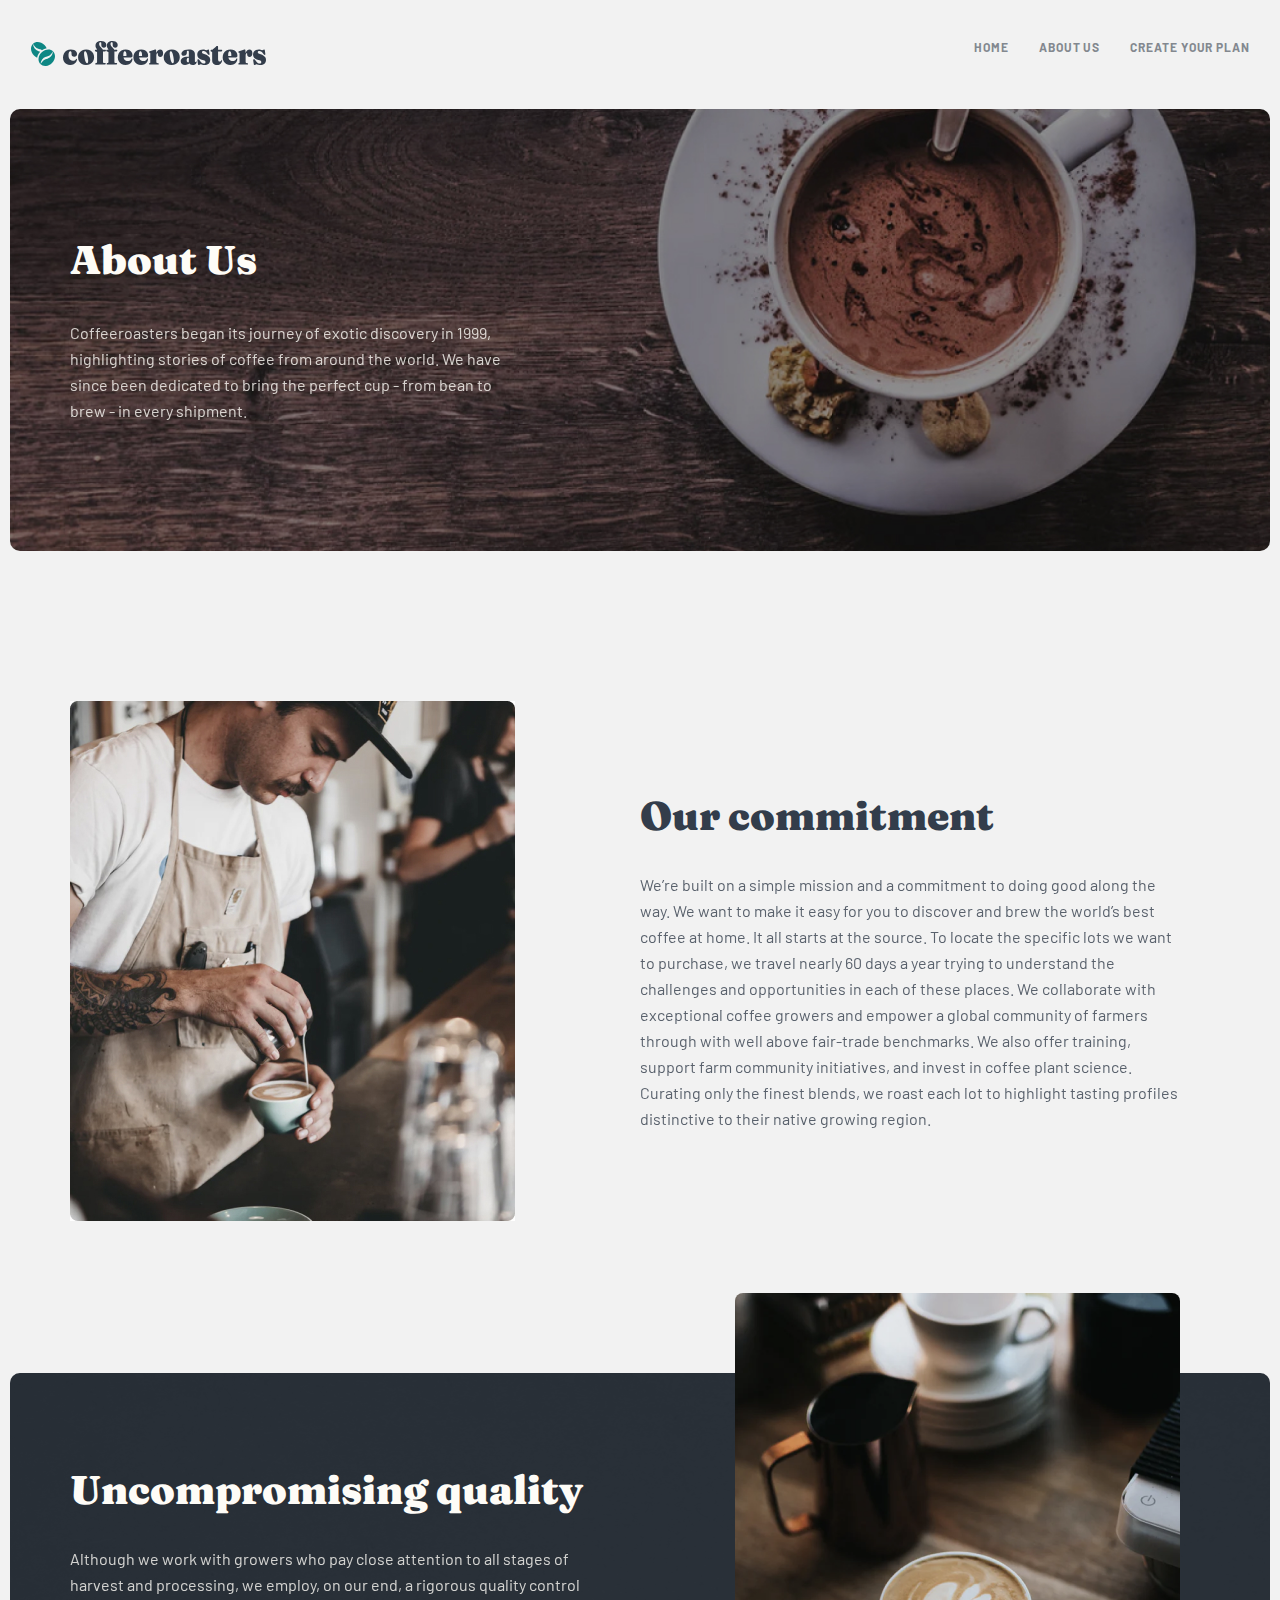
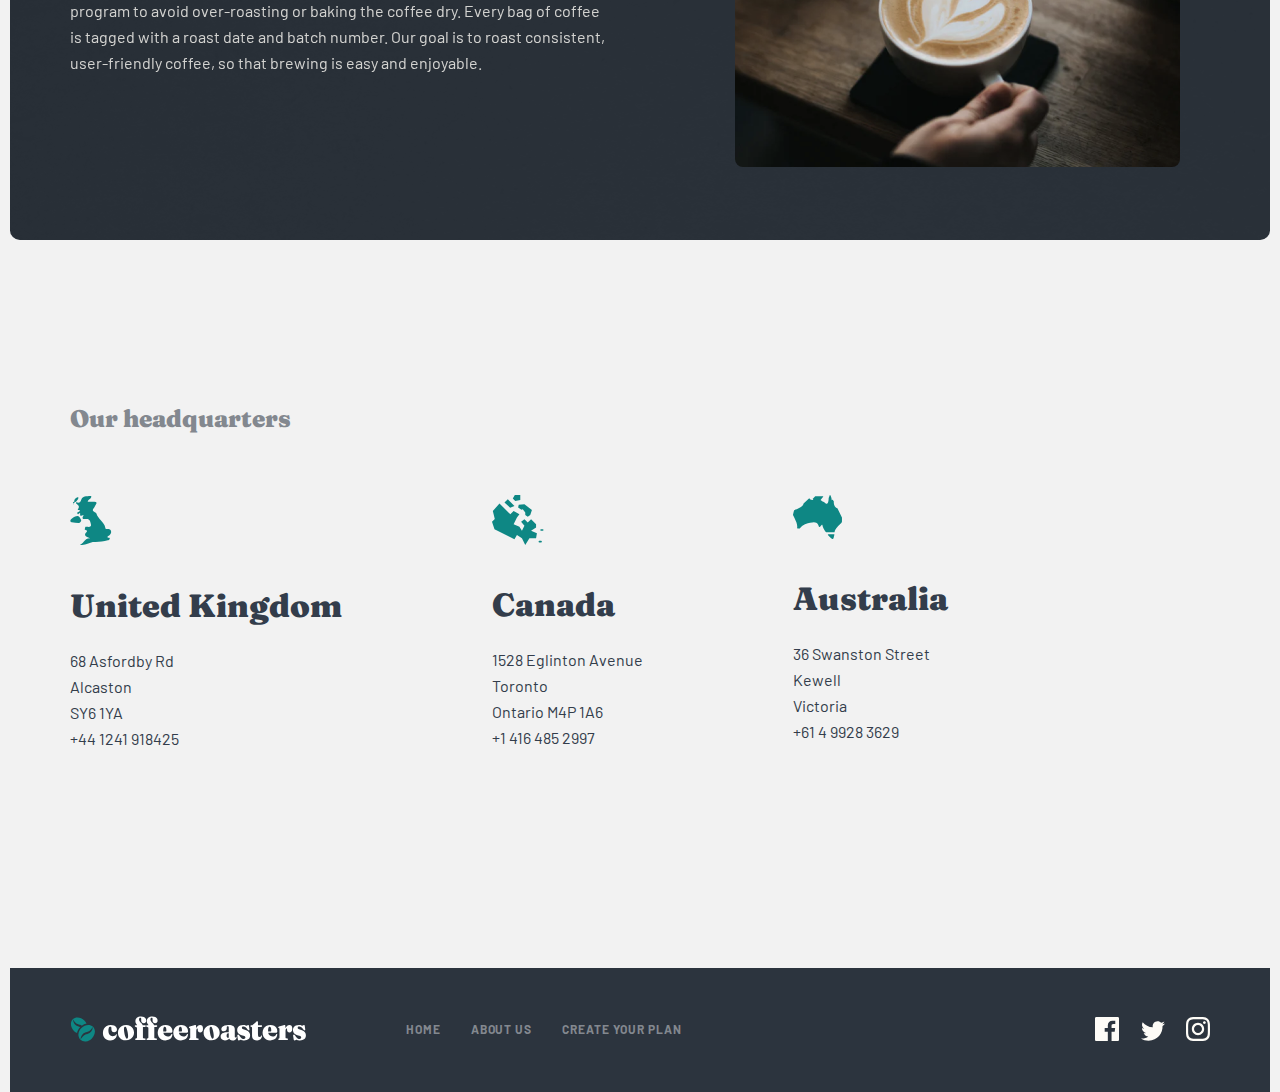
==== about.html @ 7ebd2380 "Add files via upload" ====
<!DOCTYPE html>
<html lang="en">

<head>
    <meta charset="UTF-8">
    <meta http-equiv="X-UA-Compatible" content="IE=edge">
    <meta name="viewport" content="width=device-width, initial-scale=1.0">
    <link rel="stylesheet" href="css/normalize.css">
    <link rel="stylesheet" href="css/style.css">
    <title>cofferoasters</title>
</head>

<body>
    <header class="header">
        <div class="header-container wrap">
            <div class="logo"><a href="index.html"><img src="images/logo.svg" alt="logo image"></a></div>
            <div class="site-nav">
                <ul class="site-nav-list">
                    <li class="nav-list-item">
                        <a class="nav-link" href="index.html">HOME</a>
                    </li>
                    <li class="nav-list-item">
                        <a class="nav-link" href="about.html">ABOUT US</a>
                    </li>
                    <li class="nav-list-item">
                        <a class="nav-link" href="#">Create your plan</a>
                    </li>
                </ul>
            </div>
        </div>
    </header>
    <main class="main">
        <section class="about-hero wrap">
            <div class="hero-container container">
                <div class="hero-info">
                    <div class="about-hero-title">About Us</div>
                    <div class="hero-text">Coffeeroasters began its journey of exotic discovery in 1999, highlighting
                        stories of coffee from around the world. We
                        have since been dedicated to bring the perfect cup - from bean to brew - in every shipment.
                    </div>
                </div>
            </div>
        </section>
        <section class="commitment">
            <div class="commitment-container container">
                <div class="commitment-image"><img src="images/commitment.jpg" alt="comminment image"
                        srcset="images/commitment.jpg 1x images/commitment@2x.jpg 2x"></div>
                <div class="commitment-info">
                    <div class="title">Our commitment</div>
                    <div class="text">We’re built on a simple mission and a commitment to doing good along the way. We
                        want to make it easy for you to
                        discover and brew the world’s best coffee at home. It all starts at the source. To locate the
                        specific lots we want to
                        purchase, we travel nearly 60 days a year trying to understand the challenges and opportunities
                        in each of these places.
                        We collaborate with exceptional coffee growers and empower a global community of farmers through
                        with well above
                        fair-trade benchmarks. We also offer training, support farm community initiatives, and invest in
                        coffee plant science.
                        Curating only the finest blends, we roast each lot to highlight tasting profiles distinctive to
                        their native growing
                        region.</div>
                </div>
            </div>
        </section>
        <section class="quality wrap">
            <div class="quality-container container">
                <div class="quality-info">
                    <div class="title">Uncompromising quality</div>
                    <div class="text">Although we work with growers who pay close attention to all stages of harvest and
                        processing, we employ, on our end, a
                        rigorous quality control program to avoid over-roasting or baking the coffee dry. Every bag of
                        coffee is tagged with a
                        roast date and batch number. Our goal is to roast consistent, user-friendly coffee, so that
                        brewing is easy and
                        enjoyable.</div>
                </div>
                <div class="quality-image"><img src="images/quality.png" alt="comminment image"
                        srcset="images/quality.png 1x images/quality@2x.png 2x"></div>
            </div>
        </section>
        <section class="dealer">
            <div class="dealer-container container">
                <div class="dealer-title">Our headquarters</div>
                <div class="dealer-card">
                    <div class="dealer-card-item">
                        <img src="images/uk.svg" class="dealer-card-img">
                        <div class="dealer-card-title">United Kingdom</div>
                        <div class="dealer-card-text">68 Asfordby Rd
                            <br>
                            Alcaston
                            <br>
                            SY6 1YA
                            <br>
                            +44 1241 918425</div>
                    </div>
                    <div class="dealer-card-item">
                        <img src="images/canada.svg" class="dealer-card-img">
                        <div class="dealer-card-title">Canada</div>
                        <div class="dealer-card-text">
                            1528 Eglinton Avenue
                            <br>
                            Toronto
                            <br>
                            Ontario M4P 1A6
                            <br>
                            +1 416 485 2997</div>
                    </div>
                    <div class="dealer-card-item">
                        <img src="images/australia.svg" class="dealer-card-img">
                        <div class="dealer-card-title">Australia</div>
                        <div class="dealer-card-text">
                            36 Swanston Street
                            <br>
                            Kewell
                            <br>
                            Victoria
                            <br>
                            +61 4 9928 3629</div>
                    </div>
                </div>
            </div>
        </section>
    </main>
    <footer class="footer">
        <div class="footer-container container">
            <div class="nav-logo">
                <div class="logo"><a href="#" class="logo-link"><img src="images/logo-white.svg" alt="logo"></a></div>
                <div class="site-nav">
                    <ul class="site-nav-list">
                        <li class="nav-list-item">
                            <a class="nav-link" href="index.html">HOME</a>
                        </li>
                        <li class="nav-list-item">
                            <a class="nav-link" href="about.html">ABOUT US</a>
                        </li>
                        <li class="nav-list-item">
                            <a class="nav-link" href="#">Create your plan</a>
                        </li>
                    </ul>
                </div>
            </div>
            <div class="networks">
                <a href="#"><img src="images/facebook.svg" alt="facebook icon"></a>
                <a href="#"><img src="images/twitter.svg" alt="twitter icon"></a>
                <a href="#"><img src="images/instagram.svg" alt="instagram icon"></a>
            </div>
        </div>
    </footer>
</body>

</html>
---- css/style.css ----
@font-face {
    font-family: 'Barlow';
    font-style: normal;
    font-weight: 400;
    src: local(''),
        url('../fonts/barlow-v12-latin-regular.woff2') format('woff2'),
        url('../fonts/barlow-v12-latin-regular.woff') format('woff');
}

@font-face {
    font-family: 'Barlow';
    font-style: normal;
    font-weight: 700;
    src: local(''),
        url('../fonts/barlow-v12-latin-700.woff2') format('woff2'),
        url('../fonts/barlow-v12-latin-700.woff') format('woff');
}

@font-face {
    font-family: 'Fraunces 9pt';
    font-style: normal;
    font-weight: 900;
    src: local(''),
        url('../fonts/fraunces-v24-latin-900.woff2') format('woff2'),
        url('../fonts/fraunces-v24-latin-900.woff') format('woff');
}

* {
    margin: 0;
    padding: 0;
    box-sizing: border-box;
}

html {
    height: 100%;
    font-size: 6.25%;
}

body {
    height: 100%;
    display: flex;
    flex-direction: column;
    background-color: #f2f2f2;
}

main {
    flex-grow: 1;
}

a {
    text-decoration: none;
}

ol,
ul {
    list-style: none;
}

.container {
    max-width: 1200rem;
    margin-left: auto;
    margin-right: auto;
    padding-left: 30rem;
    padding-right: 30rem;
}

.wrap {
    max-width: 1320rem;
    padding-left: 30rem;
    padding-right: 30rem;
    margin-left: auto;
    margin-right: auto;
}

.header {
    padding-top: 40rem;
    padding-bottom: 40rem;
}

.header-container {
    display: flex;
    justify-content: space-between;
}

.site-nav-list {
    display: flex;
    gap: 30rem;
}

.nav-link {
    font-family: 'Barlow';
    font-style: normal;
    font-weight: 700;
    font-size: 12rem;
    line-height: 15rem;
    letter-spacing: 0.923077rem;
    text-transform: uppercase;
    color: #83888F;
    transition: all .3s ease-in-out;
}

.nav-link:hover {
    color: #333D4B;
}

.hero {
    background: url(../images/hero-bg.jpg) 0 0/100% auto no-repeat;
    margin-bottom: 150rem;
    border-radius: 10px;
}

.hero.wrap {
    max-width: 1260rem;
}

.hero-info {
    padding-top: 115rem;
    padding-bottom: 115rem;
}

.hero-title {
    font-family: 'Fraunces 9pt';
    font-style: normal;
    font-weight: 900;
    font-size: 72rem;
    line-height: 72rem;
    color: #FEFCF7;
    margin-bottom: 32rem;
    width: 493rem;
}

.hero-text {
    font-family: 'Barlow';
    font-style: normal;
    font-weight: 400;
    font-size: 16rem;
    line-height: 26rem;
    color: #FEFCF7;
    mix-blend-mode: normal;
    opacity: 0.8;
    margin-bottom: 56rem;
    width: 445rem;
}

.btn {
    font-family: 'Fraunces 9pt';
    font-style: normal;
    font-weight: 900;
    font-size: 18rem;
    line-height: 25rem;
    color: #FEFCF7;
    background-color: #0E8784;
    border-radius: 6rem;
    padding: 15rem 30rem;
    transition: all .3s ease;
}

.btn:hover {
    background: #66D2CF;
}

.collection {
    margin-bottom: 180rem;
}

.collection-container {
    background: url(../images/collection-bg.svg) top center no-repeat;
    padding-top: 120rem;
}

.collection-cards {
    display: grid;
    grid-template-columns: repeat(auto-fit, minmax(255rem, 1fr));
    gap: 30rem;
    justify-content: center;
    /* align-items: center; */
}

.collection-card-item .card-img {
    margin-bottom: 70rem;
}

.collection-card-item .card-title {
    font-family: 'Fraunces 9pt';
    font-style: normal;
    font-weight: 900;
    font-size: 24rem;
    line-height: 32rem;
    text-align: center;
    color: #333D4B;
    margin-bottom: 24rem;
}

.collection-card-item .card-text {
    font-family: 'Barlow';
    font-style: normal;
    font-weight: 400;
    font-size: 16rem;
    line-height: 26rem;
    text-align: center;
    color: #333D4B;
}

.service.wrap {
    background-color: #293039;
    max-width: 1260rem;
    height: 578rem;
    border-radius: 10rem;
}

.service-container {
    padding-top: 100rem;
    display: flex;
    flex-direction: column;
}

.service-info {
    display: flex;
    flex-direction: column;
    align-items: center;
}

.service-title {
    font-family: 'Fraunces 9pt';
    font-style: normal;
    font-weight: 900;
    font-size: 40rem;
    line-height: 48rem;
    text-align: center;
    color: #FEFCF7;
    margin-bottom: 32rem;
}

.service-text {
    font-family: 'Barlow';
    font-style: normal;
    font-weight: 400;
    font-size: 16rem;
    line-height: 26rem;
    text-align: center;
    color: #FEFCF7;
    mix-blend-mode: normal;
    opacity: 0.8;
    width: 540rem;
    margin-bottom: 86rem;
}

.service-cards {
    display: grid;
    grid-template-columns: repeat(auto-fit, minmax(350rem, 1fr));
    gap: 30rem;
    justify-content: center;
}

.service-card-item {
    background: #0E8784;
    border-radius: 8rem;
    width: 350rem;
    padding-top: 72rem;
    padding-bottom: 48rem;
    display: flex;
    flex-direction: column;
    align-items: center;
    justify-content: center;
}

.service-card-item .card-img {
    margin-bottom: 56rem;
}

.service-card-item .card-title {
    font-family: 'Fraunces 9pt';
    font-style: normal;
    font-weight: 900;
    font-size: 24rem;
    line-height: 32rem;
    text-align: center;
    color: #FEFCF7;
    margin-bottom: 24rem;
}

.service-card-item .card-text {
    font-family: 'Barlow';
    font-style: normal;
    font-weight: 400;
    font-size: 16rem;
    line-height: 26rem;
    text-align: center;
    color: #FEFCF7;
}

.last-section .title {
    margin-top: 300rem;
    font-family: 'Fraunces 9pt';
    font-style: normal;
    font-weight: 900;
    font-size: 24rem;
    line-height: 32rem;
    color: #83888F;
    margin-bottom: 80rem;
}

.shape {
    margin-bottom: 80px;
    height: 2px;
    width: 850px;
    background: #FDD6BA;
    display: flex;
    align-items: center;
    justify-content: space-between;
}

.shape span {
    width: 31px;
    height: 31px;
    border-radius: 50%;
    background: #f2f2f2;
    border: 2px solid #0E8784;
}

.last-section-card {
    display: grid;
    grid-template-columns: repeat(auto-fit, minmax(285rem, 1fr));
    gap: 95rem;
    justify-content: center;
    margin-bottom: 64rem;
}

.last-section-card-item .card-number {
    font-family: 'Fraunces 9pt';
    font-style: normal;
    font-weight: 900;
    font-size: 72rem;
    line-height: 72rem;
    color: #FDD6BA;
    margin-bottom: 38rem;
}

.last-section-card-item .card-title {
    font-family: 'Fraunces 9pt';
    font-style: normal;
    font-weight: 900;
    font-size: 32rem;
    line-height: 36rem;
    color: #333D4B;
    margin-bottom: 42rem;
    width: 255rem;
}

.last-section-card-item .card-text {
    font-family: 'Barlow';
    font-style: normal;
    font-weight: 400;
    font-size: 16rem;
    line-height: 26rem;
    color: #333D4B;
    width: 285rem;
}

.footer {
    background-color: #2C343E;
    margin-top: 216rem;
    width: 1260rem;
    margin-left: auto;
    margin-right: auto;
}

.footer-container {
    display: flex;
    align-items: center;
    justify-content: space-between;
    padding-top: 48rem;
    padding-bottom: 48rem;
}

.nav-logo {
    display: flex;
    align-items: center;
}

.logo {
    margin-right: 100rem;
}

.footer-container .nav-link:hover {
    color: #FEFCF7;
}

.networks a:not(:last-child) {
    margin-right: 20rem;
}

.about-hero {
    background: url(../images/hero-bg-about.jpg) 0 0/100% auto no-repeat;
    margin-bottom: 150rem;
}

.about-hero.wrap {
    max-width: 1260px;
    border-radius: 10px;
}

.about-hero .hero-text {
    margin-bottom: 12rem;
}

.about-hero-title {
    font-family: 'Fraunces 9pt';
    font-style: normal;
    font-weight: 900;
    font-size: 72rem;
    line-height: 72rem;
    color: #FEFCF7;
    font-size: 40px;
    margin-bottom: 24px;
}

.commitment-container {
    display: flex;
    align-items: center;
    margin-bottom: 150px;
}

.commitment-image {
    margin-right: 125px;
}

.commitment-info .title {
    font-family: 'Fraunces 9pt';
    font-style: normal;
    font-weight: 900;
    font-size: 40px;
    line-height: 48px;
    color: #333D4B;
    margin-bottom: 32px;
}

.commitment-info .text {
    font-family: 'Barlow';
    font-style: normal;
    font-weight: 400;
    font-size: 16px;
    line-height: 26px;
    color: #333D4B;
    mix-blend-mode: normal;
    opacity: 0.8;
    width: 540px;
}

.quality.wrap {
    max-width: 1260px;
    background: url(../images/quality-bg.svg) 0 0/100% auto no-repeat;
    height: 480px;
    margin-bottom: 150px;
}

.quality-container {
    display: flex;
    align-items: center;
}

.quality-image {
    margin-top: -80px;
}

.quality-image img {
    border-radius: 8px;
}

.quality-info {
    margin-right: 125px;
}

.quality-info .title {
    font-family: 'Fraunces 9pt';
    font-style: normal;
    font-weight: 900;
    font-size: 40px;
    line-height: 48px;
    color: #FEFCF7;
    margin-bottom: 32px;
}

.quality-info .text {
    font-family: 'Barlow';
    font-style: normal;
    font-weight: 400;
    font-size: 16px;
    line-height: 26px;
    color: #FEFCF7;
    mix-blend-mode: normal;
    opacity: 0.8;
    width: 540px;
}

.dealer-title {
    font-family: 'Fraunces 9pt';
    font-style: normal;
    font-weight: 900;
    font-size: 24px;
    line-height: 32px;
    color: #83888F;
    margin-bottom: 60px;
}

.dealer-card {
    display: flex;
    gap: 150px;
}

.dealer-card-img {
    margin-bottom: 40px;
}

.dealer-card-title {
    font-family: 'Fraunces 9pt';
    font-style: normal;
    font-weight: 900;
    font-size: 32px;
    line-height: 36px;
    color: #333D4B;
    margin-bottom: 24px;
}

.dealer-card-text {
    font-family: 'Barlow';
    font-style: normal;
    font-weight: 400;
    font-size: 16px;
    line-height: 26px;
    color: #333D4B;
}

@media (-webkit-min-device-pixel-ratio: 2),
(min-resolution: 192dpi) {

    .hero {
        background: url(../images/hero-bg@2x.jpg) 0 0/100% auto no-repeat;
    }

    .about-hero {
        background: url(../images/hero-bg-about@2x.jpg) 0 0/100% auto no-repeat;
    }
}
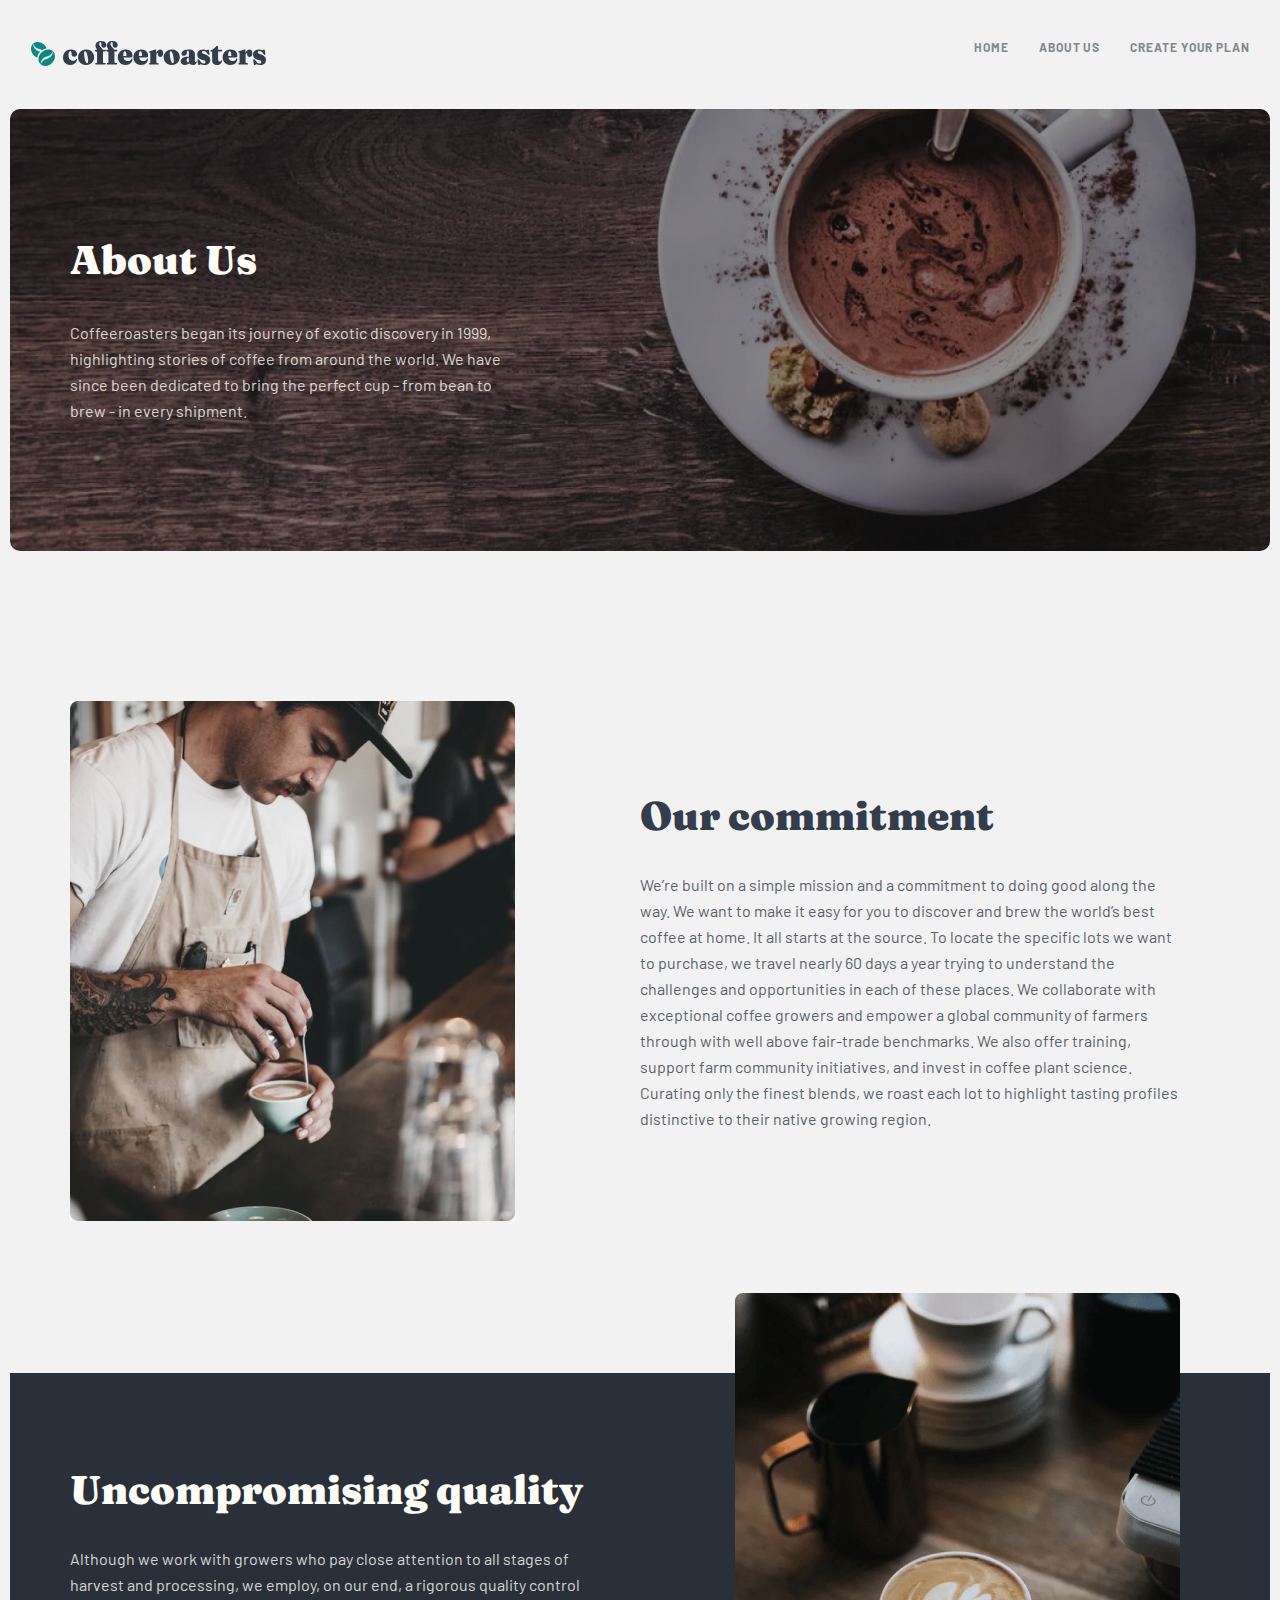
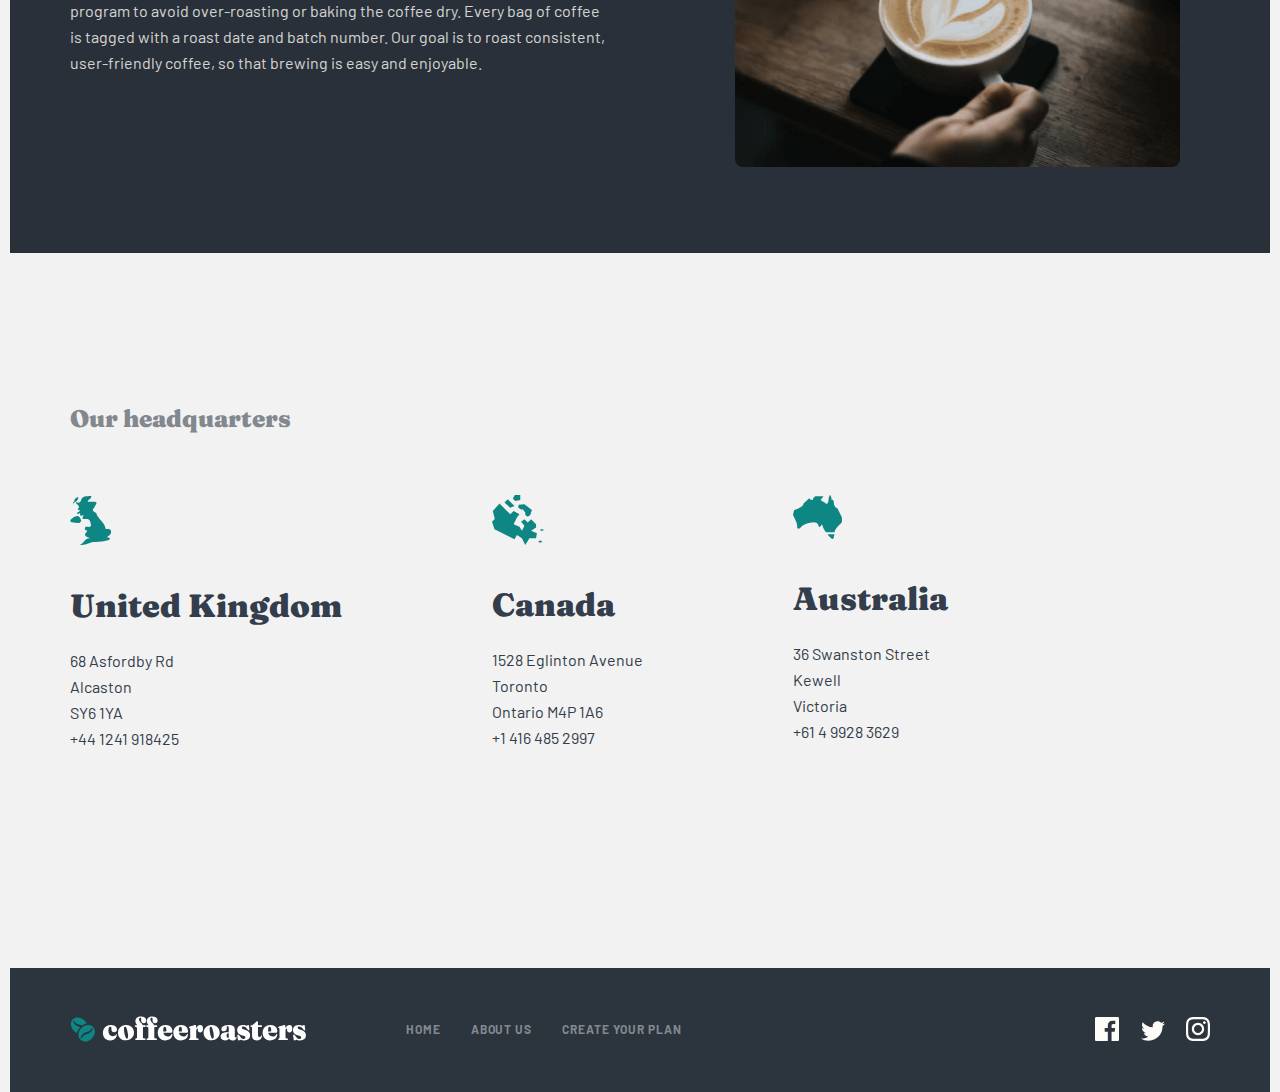
==== commit 3d1df5a5: "Add files via upload" ====
--- a/about.html
+++ b/about.html
@@ -23,7 +23,7 @@
                         <a class="nav-link" href="about.html">ABOUT US</a>
                     </li>
                     <li class="nav-list-item">
-                        <a class="nav-link" href="#">Create your plan</a>
+                        <a class="nav-link" href="plan.html">Create your plan</a>
                     </li>
                 </ul>
             </div>
@@ -135,7 +135,7 @@
                             <a class="nav-link" href="about.html">ABOUT US</a>
                         </li>
                         <li class="nav-list-item">
-                            <a class="nav-link" href="#">Create your plan</a>
+                            <a class="nav-link" href="plan.html">Create your plan</a>
                         </li>
                     </ul>
                 </div>
--- a/css/style.css
+++ b/css/style.css
@@ -23,6 +23,25 @@
     src: local(''),
         url('../fonts/fraunces-v24-latin-900.woff2') format('woff2'),
         url('../fonts/fraunces-v24-latin-900.woff') format('woff');
+}
+
+:root {
+    --font-barlow: 'Barlow', 'Gill Sans',
+        'Gill Sans MT',
+        Calibri,
+        'Trebuchet MS',
+        sans-serif;
+    --font-fraunces: 'Fraunces 9pt',
+        'Gill Sans',
+        'Gill Sans MT',
+        Calibri,
+        'Trebuchet MS',
+        sans-serif;
+    --text-color: #FEFCF7;
+    --title-color: #83888F;
+    --green: #0E8784;
+    --pale-yellow: #FDD6BA;
+    --bg-color: #293039;
 }
 
 * {
@@ -88,14 +107,14 @@
 }
 
 .nav-link {
-    font-family: 'Barlow';
+    font-family: var(--font-barlow);
     font-style: normal;
     font-weight: 700;
     font-size: 12rem;
     line-height: 15rem;
     letter-spacing: 0.923077rem;
     text-transform: uppercase;
-    color: #83888F;
+    color: var(--title-color);
     transition: all .3s ease-in-out;
 }
 
@@ -106,7 +125,7 @@
 .hero {
     background: url(../images/hero-bg.jpg) 0 0/100% auto no-repeat;
     margin-bottom: 150rem;
-    border-radius: 10px;
+    border-radius: 10rem;
 }
 
 .hero.wrap {
@@ -119,23 +138,23 @@
 }
 
 .hero-title {
-    font-family: 'Fraunces 9pt';
+    font-family: var(--font-fraunces);
     font-style: normal;
     font-weight: 900;
     font-size: 72rem;
     line-height: 72rem;
-    color: #FEFCF7;
+    color: var(--text-color);
     margin-bottom: 32rem;
     width: 493rem;
 }
 
 .hero-text {
-    font-family: 'Barlow';
-    font-style: normal;
-    font-weight: 400;
-    font-size: 16rem;
-    line-height: 26rem;
-    color: #FEFCF7;
+    font-family: var(--font-barlow);
+    font-style: normal;
+    font-weight: 400;
+    font-size: 16rem;
+    line-height: 26rem;
+    color: var(--text-color);
     mix-blend-mode: normal;
     opacity: 0.8;
     margin-bottom: 56rem;
@@ -143,13 +162,13 @@
 }
 
 .btn {
-    font-family: 'Fraunces 9pt';
+    font-family: var(--font-fraunces);
     font-style: normal;
     font-weight: 900;
     font-size: 18rem;
     line-height: 25rem;
-    color: #FEFCF7;
-    background-color: #0E8784;
+    color: var(--text-color);
+    background-color: var(--green);
     border-radius: 6rem;
     padding: 15rem 30rem;
     transition: all .3s ease;
@@ -181,7 +200,7 @@
 }
 
 .collection-card-item .card-title {
-    font-family: 'Fraunces 9pt';
+    font-family: var(--font-fraunces);
     font-style: normal;
     font-weight: 900;
     font-size: 24rem;
@@ -192,7 +211,7 @@
 }
 
 .collection-card-item .card-text {
-    font-family: 'Barlow';
+    font-family: var(--font-barlow);
     font-style: normal;
     font-weight: 400;
     font-size: 16rem;
@@ -202,7 +221,7 @@
 }
 
 .service.wrap {
-    background-color: #293039;
+    background-color: var(--bg-color);
     max-width: 1260rem;
     height: 578rem;
     border-radius: 10rem;
@@ -221,24 +240,24 @@
 }
 
 .service-title {
-    font-family: 'Fraunces 9pt';
+    font-family: var(--font-fraunces);
     font-style: normal;
     font-weight: 900;
     font-size: 40rem;
     line-height: 48rem;
     text-align: center;
-    color: #FEFCF7;
+    color: var(--text-color);
     margin-bottom: 32rem;
 }
 
 .service-text {
-    font-family: 'Barlow';
+    font-family: var(--font-barlow);
     font-style: normal;
     font-weight: 400;
     font-size: 16rem;
     line-height: 26rem;
     text-align: center;
-    color: #FEFCF7;
+    color: var(--text-color);
     mix-blend-mode: normal;
     opacity: 0.8;
     width: 540rem;
@@ -253,7 +272,7 @@
 }
 
 .service-card-item {
-    background: #0E8784;
+    background: var(--green);
     border-radius: 8rem;
     width: 350rem;
     padding-top: 72rem;
@@ -269,53 +288,53 @@
 }
 
 .service-card-item .card-title {
-    font-family: 'Fraunces 9pt';
+    font-family: var(--font-fraunces);
     font-style: normal;
     font-weight: 900;
     font-size: 24rem;
     line-height: 32rem;
     text-align: center;
-    color: #FEFCF7;
+    color: var(--text-color);
     margin-bottom: 24rem;
 }
 
 .service-card-item .card-text {
-    font-family: 'Barlow';
+    font-family: var(--font-barlow);
     font-style: normal;
     font-weight: 400;
     font-size: 16rem;
     line-height: 26rem;
     text-align: center;
-    color: #FEFCF7;
+    color: var(--text-color);
 }
 
 .last-section .title {
     margin-top: 300rem;
-    font-family: 'Fraunces 9pt';
+    font-family: var(--font-fraunces);
     font-style: normal;
     font-weight: 900;
     font-size: 24rem;
     line-height: 32rem;
-    color: #83888F;
+    color: var(--title-color);
     margin-bottom: 80rem;
 }
 
 .shape {
-    margin-bottom: 80px;
-    height: 2px;
-    width: 850px;
-    background: #FDD6BA;
+    margin-bottom: 80rem;
+    height: 2rem;
+    width: 850rem;
+    background: var(--pale-yellow);
     display: flex;
     align-items: center;
     justify-content: space-between;
 }
 
 .shape span {
-    width: 31px;
-    height: 31px;
+    width: 31rem;
+    height: 31rem;
     border-radius: 50%;
     background: #f2f2f2;
-    border: 2px solid #0E8784;
+    border: 2rem solid var(--green);
 }
 
 .last-section-card {
@@ -327,17 +346,17 @@
 }
 
 .last-section-card-item .card-number {
-    font-family: 'Fraunces 9pt';
+    font-family: var(--font-fraunces);
     font-style: normal;
     font-weight: 900;
     font-size: 72rem;
     line-height: 72rem;
-    color: #FDD6BA;
+    color: var(--pale-yellow);
     margin-bottom: 38rem;
 }
 
 .last-section-card-item .card-title {
-    font-family: 'Fraunces 9pt';
+    font-family: var(--font-fraunces);
     font-style: normal;
     font-weight: 900;
     font-size: 32rem;
@@ -348,7 +367,7 @@
 }
 
 .last-section-card-item .card-text {
-    font-family: 'Barlow';
+    font-family: var(--font-barlow);
     font-style: normal;
     font-weight: 400;
     font-size: 16rem;
@@ -383,7 +402,7 @@
 }
 
 .footer-container .nav-link:hover {
-    color: #FEFCF7;
+    color: var(--text-color);
 }
 
 .networks a:not(:last-child) {
@@ -396,8 +415,8 @@
 }
 
 .about-hero.wrap {
-    max-width: 1260px;
-    border-radius: 10px;
+    max-width: 1260rem;
+    border-radius: 10rem;
 }
 
 .about-hero .hero-text {
@@ -405,53 +424,53 @@
 }
 
 .about-hero-title {
-    font-family: 'Fraunces 9pt';
+    font-family: var(--font-fraunces);
     font-style: normal;
     font-weight: 900;
     font-size: 72rem;
     line-height: 72rem;
-    color: #FEFCF7;
-    font-size: 40px;
-    margin-bottom: 24px;
+    color: var(--text-color);
+    font-size: 40rem;
+    margin-bottom: 24rem;
 }
 
 .commitment-container {
     display: flex;
     align-items: center;
-    margin-bottom: 150px;
+    margin-bottom: 150rem;
 }
 
 .commitment-image {
-    margin-right: 125px;
+    margin-right: 125rem;
 }
 
 .commitment-info .title {
-    font-family: 'Fraunces 9pt';
-    font-style: normal;
-    font-weight: 900;
-    font-size: 40px;
-    line-height: 48px;
-    color: #333D4B;
-    margin-bottom: 32px;
+    font-family: var(--font-fraunces);
+    font-style: normal;
+    font-weight: 900;
+    font-size: 40rem;
+    line-height: 48rem;
+    color: #333D4B;
+    margin-bottom: 32rem;
 }
 
 .commitment-info .text {
-    font-family: 'Barlow';
-    font-style: normal;
-    font-weight: 400;
-    font-size: 16px;
-    line-height: 26px;
+    font-family: var(--font-barlow);
+    font-style: normal;
+    font-weight: 400;
+    font-size: 16rem;
+    line-height: 26rem;
     color: #333D4B;
     mix-blend-mode: normal;
     opacity: 0.8;
-    width: 540px;
+    width: 540rem;
 }
 
 .quality.wrap {
-    max-width: 1260px;
-    background: url(../images/quality-bg.svg) 0 0/100% auto no-repeat;
-    height: 480px;
-    margin-bottom: 150px;
+    max-width: 1260rem;
+    background: var(--bg-color);
+    height: 480rem;
+    margin-bottom: 150rem;
 }
 
 .quality-container {
@@ -460,75 +479,291 @@
 }
 
 .quality-image {
-    margin-top: -80px;
+    margin-top: -80rem;
 }
 
 .quality-image img {
-    border-radius: 8px;
+    border-radius: 8rem;
 }
 
 .quality-info {
-    margin-right: 125px;
+    margin-right: 125rem;
 }
 
 .quality-info .title {
-    font-family: 'Fraunces 9pt';
-    font-style: normal;
-    font-weight: 900;
-    font-size: 40px;
-    line-height: 48px;
-    color: #FEFCF7;
-    margin-bottom: 32px;
+    font-family: var(--font-fraunces);
+    font-style: normal;
+    font-weight: 900;
+    font-size: 40rem;
+    line-height: 48rem;
+    color: var(--text-color);
+    margin-bottom: 32rem;
 }
 
 .quality-info .text {
-    font-family: 'Barlow';
-    font-style: normal;
-    font-weight: 400;
-    font-size: 16px;
-    line-height: 26px;
-    color: #FEFCF7;
+    font-family: var(--font-barlow);
+    font-style: normal;
+    font-weight: 400;
+    font-size: 16rem;
+    line-height: 26rem;
+    color: var(--text-color);
     mix-blend-mode: normal;
     opacity: 0.8;
-    width: 540px;
+    width: 540rem;
 }
 
 .dealer-title {
-    font-family: 'Fraunces 9pt';
-    font-style: normal;
-    font-weight: 900;
-    font-size: 24px;
-    line-height: 32px;
-    color: #83888F;
-    margin-bottom: 60px;
+    font-family: var(--font-fraunces);
+    font-style: normal;
+    font-weight: 900;
+    font-size: 24rem;
+    line-height: 32rem;
+    color: var(--title-color);
+    margin-bottom: 60rem;
 }
 
 .dealer-card {
     display: flex;
-    gap: 150px;
+    gap: 150rem;
 }
 
 .dealer-card-img {
-    margin-bottom: 40px;
+    margin-bottom: 40rem;
 }
 
 .dealer-card-title {
-    font-family: 'Fraunces 9pt';
-    font-style: normal;
-    font-weight: 900;
-    font-size: 32px;
-    line-height: 36px;
-    color: #333D4B;
-    margin-bottom: 24px;
+    font-family: var(--font-fraunces);
+    font-style: normal;
+    font-weight: 900;
+    font-size: 32rem;
+    line-height: 36rem;
+    color: #333D4B;
+    margin-bottom: 24rem;
 }
 
 .dealer-card-text {
-    font-family: 'Barlow';
-    font-style: normal;
-    font-weight: 400;
-    font-size: 16px;
-    line-height: 26px;
-    color: #333D4B;
+    font-family: var(--font-barlow);
+    font-style: normal;
+    font-weight: 400;
+    font-size: 16rem;
+    line-height: 26rem;
+    color: #333D4B;
+}
+
+.plan-hero {
+    margin-bottom: 150rem;
+}
+
+.plan-hero .wrap {
+    background: url(../images/plan-hero-bg.jpg) 0 0/100% auto no-repeat;
+    max-width: 1260rem;
+    border-radius: 10rem;
+
+}
+
+.plan-hero .hero-info {
+    padding-bottom: 90rem;
+}
+
+.second-section .wrap {
+    max-width: 1260rem;
+    background-color: var(--bg-color);
+    margin-right: auto;
+    margin-left: auto;
+    padding-top: 80rem;
+    padding-bottom: 80rem;
+    border-radius: 10rem;
+    margin-bottom: 150rem;
+}
+
+.second-section .shape span {
+    background: transparent;
+}
+
+.second-section-card {
+    display: grid;
+    grid-template-columns: repeat(auto-fit, minmax(285rem, 1fr));
+    gap: 95rem;
+    justify-content: center;
+    margin-bottom: 50rem;
+}
+
+.second-section-card-item .card-number {
+    font-family: var(--font-fraunces);
+    font-style: normal;
+    font-weight: 900;
+    font-size: 72rem;
+    line-height: 72rem;
+    color: var(--pale-yellow);
+    margin-bottom: 35rem;
+}
+
+.second-section-card-item .card-title {
+    font-family: var(--font-fraunces);
+    font-style: normal;
+    font-weight: 900;
+    font-size: 32rem;
+    line-height: 36rem;
+    color: var(--text-color);
+    margin-bottom: 40rem;
+    width: 255rem;
+}
+
+.second-section-card-item .card-text {
+    font-family: var(--font-barlow);
+    font-style: normal;
+    font-weight: 400;
+    font-size: 16rem;
+    line-height: 26rem;
+    color: var(--text-color);
+    width: 285rem;
+}
+
+.plans-container {
+    display: flex;
+    gap: 150rem;
+}
+
+.department {
+    padding-top: 24rem;
+    padding-bottom: 24rem;
+    border-bottom: 1rem solid var(--title-color);
+    display: flex;
+}
+
+.department p {
+    font-family: var(--font-fraunces);
+    font-style: normal;
+    font-weight: 900;
+    font-size: 24rem;
+    line-height: 32rem;
+    color: var(--title-color);
+    cursor: pointer;
+    transition: all .3s ease;
+}
+
+.department:first-child span {
+    color: var(--green);
+}
+
+.department p:hover {
+    color: #333D4B;
+}
+
+.department span {
+    margin-right: 20rem;
+    font-family: var(--font-fraunces);
+    font-style: normal;
+    font-weight: 900;
+    font-size: 24rem;
+    line-height: 32rem;
+    color: var(--title-color);
+}
+
+.active-department p {
+    color: #333D4B;
+}
+
+.department-name {
+    font-family: var(--font-fraunces);
+    font-style: normal;
+    font-weight: 900;
+    font-size: 40rem;
+    line-height: 48rem;
+    color: var(--title-color);
+    display: flex;
+    align-items: center;
+    justify-content: space-between;
+    width: 730rem;
+    cursor: pointer;
+    margin-bottom: 56rem;
+}
+
+.plan-cards {
+    display: grid;
+    grid-template-columns: repeat(auto-fit, minmax(228rem, 1fr));
+    gap: 23rem;
+    margin-bottom: 88rem;
+}
+
+.plan-card {
+    width: 228rem;
+    height: 250rem;
+    background-color: #dbd8d8;
+    padding: 32rem 28rem 84rem 28rem;
+    transition: .5s;
+    border-radius: 8rem;
+    cursor: pointer;
+}
+
+.plan-card:hover {
+    background-color: var(--pale-yellow);
+}
+
+.plan-card-name {
+    font-family: var(--font-fraunces);
+    font-style: normal;
+    font-weight: 900;
+    font-size: 24rem;
+    line-height: 32rem;
+    color: #333D4B;
+    margin-bottom: 24rem;
+}
+
+.plan-card-text {
+    font-family: var(--font-barlow);
+    font-style: normal;
+    font-weight: 400;
+    font-size: 16rem;
+    line-height: 26rem;
+    color: #333D4B;
+}
+
+.active-card {
+    background-color: var(--green);
+}
+
+.active-card:hover {
+    background-color: var(--green);
+}
+
+.summary {
+    background-color: var(--bg-color);
+    width: 730rem;
+    height: 216rem;
+    padding: 31rem 64rem;
+    border-radius: 8rem;
+    margin-bottom: 60rem;
+}
+
+.summary-title {
+    font-family: var(--font-barlow);
+    font-style: normal;
+    font-weight: 400;
+    font-size: 16rem;
+    line-height: 26rem;
+    text-transform: uppercase;
+    color: #FFFFFF;
+    mix-blend-mode: normal;
+    opacity: 0.5;
+    margin-bottom: 8rem;
+}
+
+.summary-text {
+    font-family: var(--font-fraunces);
+    font-style: normal;
+    font-weight: 900;
+    font-size: 24rem;
+    line-height: 40rem;
+    color: #FFFFFF;
+}
+
+.summary-text span {
+    color: var(--green);
+}
+
+.plans .btn {
+    float: right;
 }
 
 @media (-webkit-min-device-pixel-ratio: 2),
@@ -541,4 +776,8 @@
     .about-hero {
         background: url(../images/hero-bg-about@2x.jpg) 0 0/100% auto no-repeat;
     }
+
+    .plan-hero {
+        background: url(../images/plan-hero-bg@2x.jpg) 0 0/100% auto no-repeat;
+    }
 }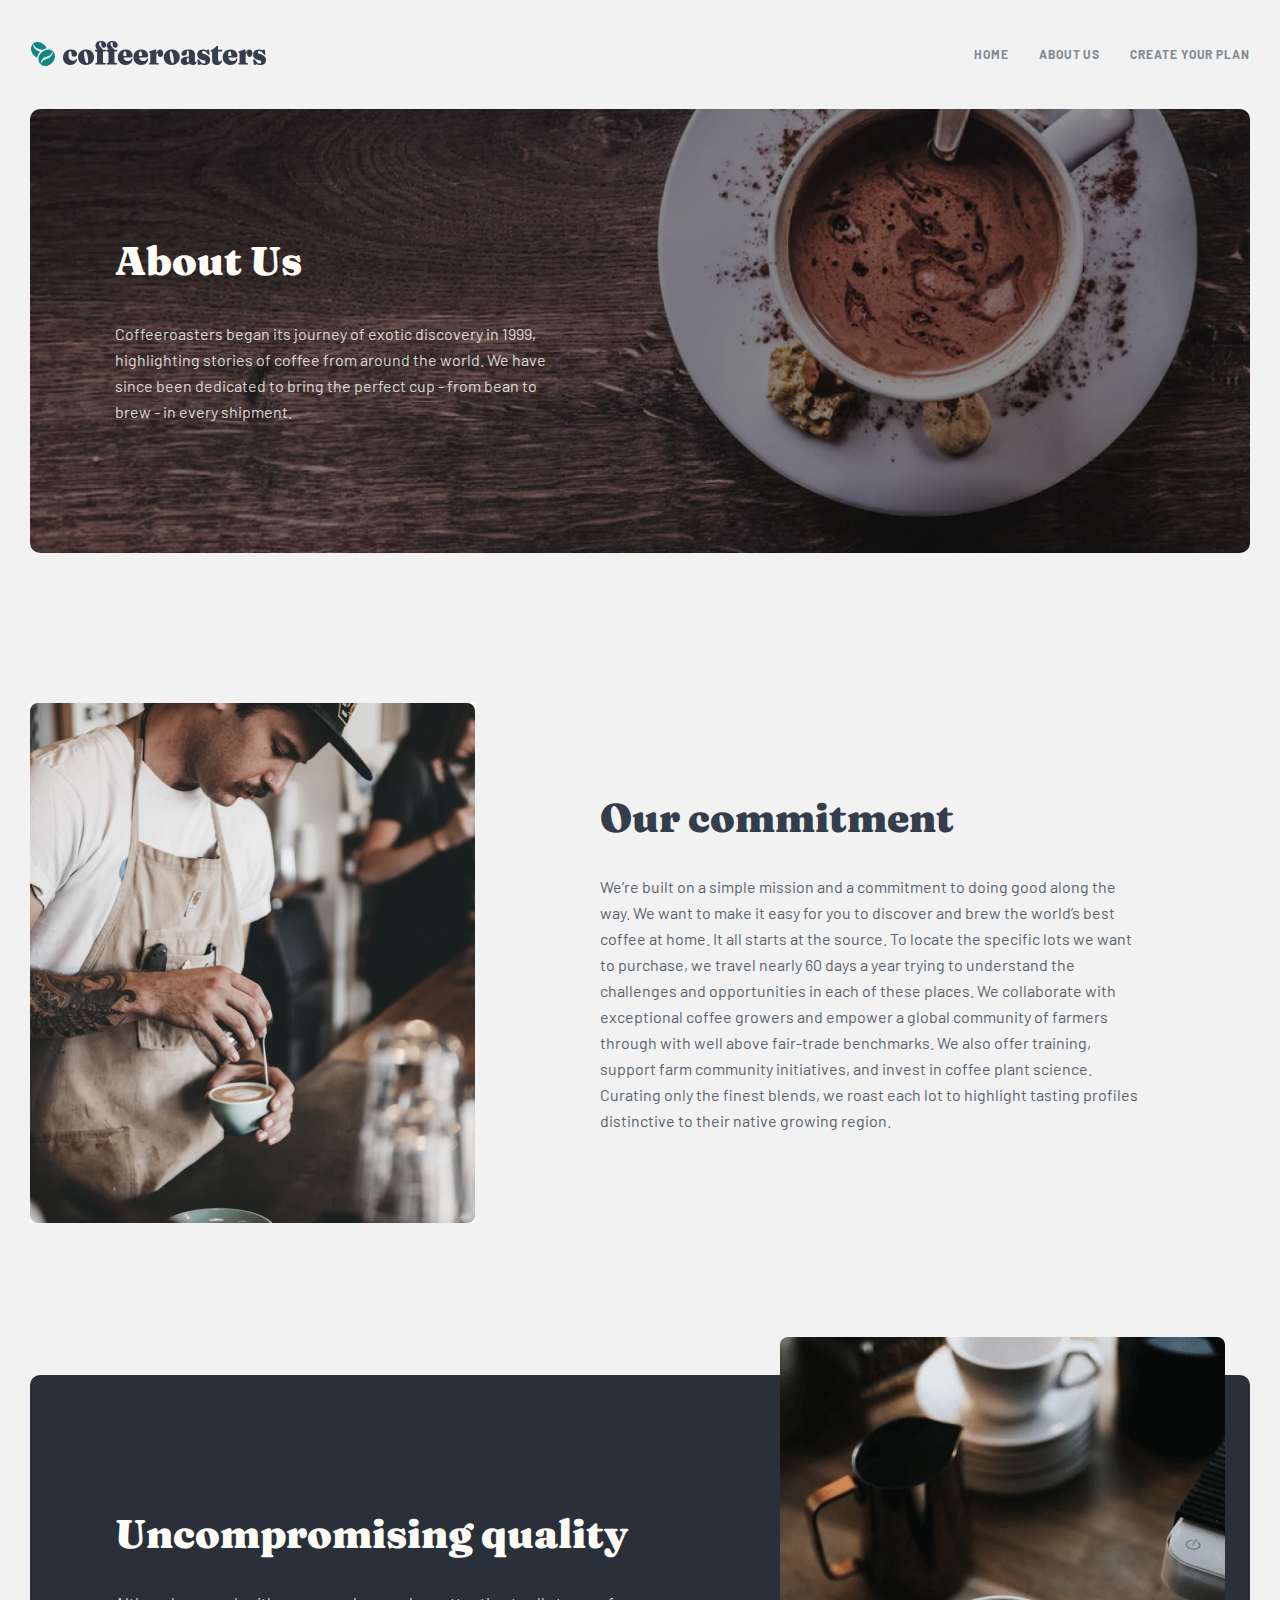
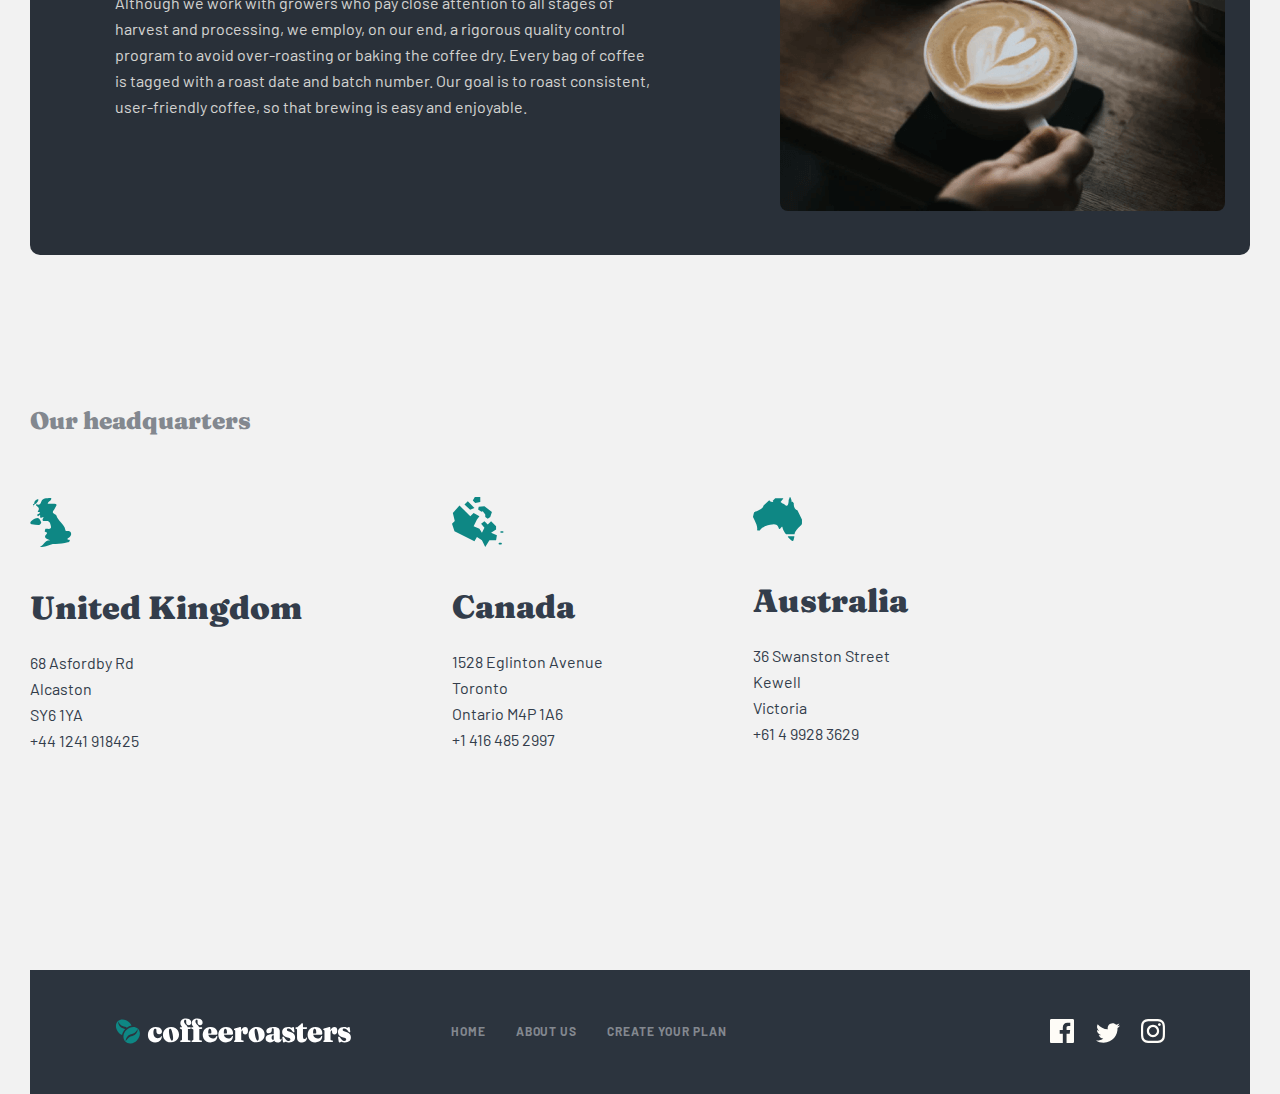
==== commit e20b9887: "Add files via upload" ====
--- a/about.html
+++ b/about.html
@@ -12,7 +12,7 @@
 
 <body>
     <header class="header">
-        <div class="header-container wrap">
+        <div class="header-container container">
             <div class="logo"><a href="index.html"><img src="images/logo.svg" alt="logo image"></a></div>
             <div class="site-nav">
                 <ul class="site-nav-list">
@@ -30,13 +30,16 @@
         </div>
     </header>
     <main class="main">
-        <section class="about-hero wrap">
+        <section class="about-hero">
             <div class="hero-container container">
-                <div class="hero-info">
-                    <div class="about-hero-title">About Us</div>
-                    <div class="hero-text">Coffeeroasters began its journey of exotic discovery in 1999, highlighting
-                        stories of coffee from around the world. We
-                        have since been dedicated to bring the perfect cup - from bean to brew - in every shipment.
+                <div class="hero-wrapper">
+                    <div class="hero-info">
+                        <div class="about-hero-title">About Us</div>
+                        <div class="hero-text">Coffeeroasters began its journey of exotic discovery in 1999,
+                            highlighting
+                            stories of coffee from around the world. We
+                            have since been dedicated to bring the perfect cup - from bean to brew - in every shipment.
+                        </div>
                     </div>
                 </div>
             </div>
@@ -63,20 +66,24 @@
                 </div>
             </div>
         </section>
-        <section class="quality wrap">
+        <section class="quality">
             <div class="quality-container container">
-                <div class="quality-info">
-                    <div class="title">Uncompromising quality</div>
-                    <div class="text">Although we work with growers who pay close attention to all stages of harvest and
-                        processing, we employ, on our end, a
-                        rigorous quality control program to avoid over-roasting or baking the coffee dry. Every bag of
-                        coffee is tagged with a
-                        roast date and batch number. Our goal is to roast consistent, user-friendly coffee, so that
-                        brewing is easy and
-                        enjoyable.</div>
+                <div class="quality-wrapper">
+                    <div class="quality-info">
+                        <div class="title">Uncompromising quality</div>
+                        <div class="text">Although we work with growers who pay close attention to all stages of harvest
+                            and
+                            processing, we employ, on our end, a
+                            rigorous quality control program to avoid over-roasting or baking the coffee dry. Every bag
+                            of
+                            coffee is tagged with a
+                            roast date and batch number. Our goal is to roast consistent, user-friendly coffee, so that
+                            brewing is easy and
+                            enjoyable.</div>
+                    </div>
+                    <div class="quality-image"><img src="images/quality.png" alt="comminment image"
+                            srcset="images/quality.png 1x images/quality@2x.png 2x"></div>
                 </div>
-                <div class="quality-image"><img src="images/quality.png" alt="comminment image"
-                        srcset="images/quality.png 1x images/quality@2x.png 2x"></div>
             </div>
         </section>
         <section class="dealer">
@@ -92,7 +99,8 @@
                             <br>
                             SY6 1YA
                             <br>
-                            +44 1241 918425</div>
+                            +44 1241 918425
+                        </div>
                     </div>
                     <div class="dealer-card-item">
                         <img src="images/canada.svg" class="dealer-card-img">
@@ -104,7 +112,8 @@
                             <br>
                             Ontario M4P 1A6
                             <br>
-                            +1 416 485 2997</div>
+                            +1 416 485 2997
+                        </div>
                     </div>
                     <div class="dealer-card-item">
                         <img src="images/australia.svg" class="dealer-card-img">
@@ -116,7 +125,8 @@
                             <br>
                             Victoria
                             <br>
-                            +61 4 9928 3629</div>
+                            +61 4 9928 3629
+                        </div>
                     </div>
                 </div>
             </div>
@@ -124,26 +134,29 @@
     </main>
     <footer class="footer">
         <div class="footer-container container">
-            <div class="nav-logo">
-                <div class="logo"><a href="#" class="logo-link"><img src="images/logo-white.svg" alt="logo"></a></div>
-                <div class="site-nav">
-                    <ul class="site-nav-list">
-                        <li class="nav-list-item">
-                            <a class="nav-link" href="index.html">HOME</a>
-                        </li>
-                        <li class="nav-list-item">
-                            <a class="nav-link" href="about.html">ABOUT US</a>
-                        </li>
-                        <li class="nav-list-item">
-                            <a class="nav-link" href="plan.html">Create your plan</a>
-                        </li>
-                    </ul>
+            <div class="footer-wrapper">
+                <div class="nav-logo">
+                    <div class="logo"><a href="#" class="logo-link"><img src="images/logo-white.svg" alt="logo"></a>
+                    </div>
+                    <div class="site-nav">
+                        <ul class="site-nav-list">
+                            <li class="nav-list-item">
+                                <a class="nav-link" href="index.html">HOME</a>
+                            </li>
+                            <li class="nav-list-item">
+                                <a class="nav-link" href="about.html">ABOUT US</a>
+                            </li>
+                            <li class="nav-list-item">
+                                <a class="nav-link" href="plan.html">Create your plan</a>
+                            </li>
+                        </ul>
+                    </div>
                 </div>
-            </div>
-            <div class="networks">
-                <a href="#"><img src="images/facebook.svg" alt="facebook icon"></a>
-                <a href="#"><img src="images/twitter.svg" alt="twitter icon"></a>
-                <a href="#"><img src="images/instagram.svg" alt="instagram icon"></a>
+                <div class="networks">
+                    <a href="#"><img src="images/facebook.svg" alt="facebook icon"></a>
+                    <a href="#"><img src="images/twitter.svg" alt="twitter icon"></a>
+                    <a href="#"><img src="images/instagram.svg" alt="instagram icon"></a>
+                </div>
             </div>
         </div>
     </footer>
--- a/css/style.css
+++ b/css/style.css
@@ -76,21 +76,13 @@
 }
 
 .container {
-    max-width: 1200rem;
+    max-width: 1320rem;
     margin-left: auto;
     margin-right: auto;
     padding-left: 30rem;
     padding-right: 30rem;
 }
 
-.wrap {
-    max-width: 1320rem;
-    padding-left: 30rem;
-    padding-right: 30rem;
-    margin-left: auto;
-    margin-right: auto;
-}
-
 .header {
     padding-top: 40rem;
     padding-bottom: 40rem;
@@ -99,6 +91,7 @@
 .header-container {
     display: flex;
     justify-content: space-between;
+    align-items: center;
 }
 
 .site-nav-list {
@@ -122,19 +115,62 @@
     color: #333D4B;
 }
 
+.toggle-btn {
+    position: fixed;
+    cursor: pointer;
+    display: flex;
+    flex-direction: column;
+    row-gap: 5px;
+    justify-content: space-between;
+    align-items: stretch;
+    display: none;
+    z-index: 99999;
+    top: 40px;
+    right: 40px;
+}
+
+.toggle-btn span {
+    display: block;
+    height: 4px;
+    width: 30px;
+    background: #333D4B;
+    border-radius: 10rem;
+    transition: .3s ease-in;
+    margin-bottom: 6px;
+    opacity: 1;
+}
+
+.toggle-btn.open span:nth-child(2) {
+    transform: translateX(-30px);
+    opacity: 0;
+}
+
+.toggle-btn.open span:nth-child(3) {
+    transform: rotate(45deg) translateY(-14px);
+}
+
+.toggle-btn.open span:nth-child(1) {
+    transform: rotate(-45deg) translateY(14px);
+}
+
 .hero {
-    background: url(../images/hero-bg.jpg) 0 0/100% auto no-repeat;
     margin-bottom: 150rem;
+}
+
+.hero .hero-wrapper {
+    background-image: url(../images/hero-bg.jpg);
+}
+
+.hero-wrapper {
+    background-position: center;
+    background-repeat: no-repeat;
+    background-size: cover;
+    padding: 116rem 85rem;
     border-radius: 10rem;
 }
 
-.hero.wrap {
-    max-width: 1260rem;
-}
-
 .hero-info {
-    padding-top: 115rem;
-    padding-bottom: 115rem;
+    width: 493rem;
 }
 
 .hero-title {
@@ -145,7 +181,6 @@
     line-height: 72rem;
     color: var(--text-color);
     margin-bottom: 32rem;
-    width: 493rem;
 }
 
 .hero-text {
@@ -183,7 +218,10 @@
 }
 
 .collection-container {
-    background: url(../images/collection-bg.svg) top center no-repeat;
+    background-image: url(../images/collection-bg.svg) top center no-repeat;
+    background-repeat: no-repeat;
+    background-position: center;
+    background-size: cover;
     padding-top: 120rem;
 }
 
@@ -192,7 +230,13 @@
     grid-template-columns: repeat(auto-fit, minmax(255rem, 1fr));
     gap: 30rem;
     justify-content: center;
-    /* align-items: center; */
+    align-items: center;
+}
+
+.collection-card-item {
+    display: flex;
+    flex-direction: column;
+    align-items: center;
 }
 
 .collection-card-item .card-img {
@@ -220,15 +264,17 @@
     color: #333D4B;
 }
 
-.service.wrap {
+.service-wrapper {
     background-color: var(--bg-color);
-    max-width: 1260rem;
+    width: 100%;
     height: 578rem;
     border-radius: 10rem;
+    padding-top: 100px;
+    padding-left: 85px;
+    padding-right: 85px;
 }
 
 .service-container {
-    padding-top: 100rem;
     display: flex;
     flex-direction: column;
 }
@@ -266,7 +312,7 @@
 
 .service-cards {
     display: grid;
-    grid-template-columns: repeat(auto-fit, minmax(350rem, 1fr));
+    grid-template-columns: repeat(auto-fit, minmax(300rem, 1fr));
     gap: 30rem;
     justify-content: center;
 }
@@ -277,6 +323,8 @@
     width: 350rem;
     padding-top: 72rem;
     padding-bottom: 48rem;
+    padding-left: 10px;
+    padding-right: 10px;
     display: flex;
     flex-direction: column;
     align-items: center;
@@ -308,8 +356,11 @@
     color: var(--text-color);
 }
 
+.last-section {
+    margin-top: 300px;
+}
+
 .last-section .title {
-    margin-top: 300rem;
     font-family: var(--font-fraunces);
     font-style: normal;
     font-weight: 900;
@@ -322,7 +373,7 @@
 .shape {
     margin-bottom: 80rem;
     height: 2rem;
-    width: 850rem;
+    width: 74.5%;
     background: var(--pale-yellow);
     display: flex;
     align-items: center;
@@ -339,10 +390,14 @@
 
 .last-section-card {
     display: grid;
-    grid-template-columns: repeat(auto-fit, minmax(285rem, 1fr));
+    grid-template-columns: repeat(auto-fit, minmax(210rem, 1fr));
     gap: 95rem;
     justify-content: center;
     margin-bottom: 64rem;
+}
+
+.last-section-card-item {
+    width: 285px;
 }
 
 .last-section-card-item .card-number {
@@ -363,7 +418,6 @@
     line-height: 36rem;
     color: #333D4B;
     margin-bottom: 42rem;
-    width: 255rem;
 }
 
 .last-section-card-item .card-text {
@@ -373,23 +427,18 @@
     font-size: 16rem;
     line-height: 26rem;
     color: #333D4B;
-    width: 285rem;
 }
 
 .footer {
+    margin-top: 216rem;
+}
+
+.footer-wrapper {
     background-color: #2C343E;
-    margin-top: 216rem;
-    width: 1260rem;
-    margin-left: auto;
-    margin-right: auto;
-}
-
-.footer-container {
     display: flex;
     align-items: center;
     justify-content: space-between;
-    padding-top: 48rem;
-    padding-bottom: 48rem;
+    padding: 48px 85px;
 }
 
 .nav-logo {
@@ -409,13 +458,12 @@
     margin-right: 20rem;
 }
 
-.about-hero {
-    background: url(../images/hero-bg-about.jpg) 0 0/100% auto no-repeat;
+.about-hero .hero-wrapper {
+    background-image: url(../images/hero-bg-about.jpg);
     margin-bottom: 150rem;
 }
 
 .about-hero.wrap {
-    max-width: 1260rem;
     border-radius: 10rem;
 }
 
@@ -466,16 +514,17 @@
     width: 540rem;
 }
 
-.quality.wrap {
-    max-width: 1260rem;
+.quality-wrapper {
     background: var(--bg-color);
     height: 480rem;
+    display: flex;
+    align-items: center;
+    padding: 100px 85px;
+    border-radius: 10px;
+}
+
+.quality-container {
     margin-bottom: 150rem;
-}
-
-.quality-container {
-    display: flex;
-    align-items: center;
 }
 
 .quality-image {
@@ -554,24 +603,13 @@
     margin-bottom: 150rem;
 }
 
-.plan-hero .wrap {
-    background: url(../images/plan-hero-bg.jpg) 0 0/100% auto no-repeat;
-    max-width: 1260rem;
+.plan-hero .hero-wrapper {
+    background-image: url(../images/plan-hero-bg.jpg);
     border-radius: 10rem;
-
-}
-
-.plan-hero .hero-info {
-    padding-bottom: 90rem;
-}
-
-.second-section .wrap {
-    max-width: 1260rem;
+}
+
+.second-section .hero-wrapper {
     background-color: var(--bg-color);
-    margin-right: auto;
-    margin-left: auto;
-    padding-top: 80rem;
-    padding-bottom: 80rem;
     border-radius: 10rem;
     margin-bottom: 150rem;
 }
@@ -780,4 +818,234 @@
     .plan-hero {
         background: url(../images/plan-hero-bg@2x.jpg) 0 0/100% auto no-repeat;
     }
+}
+
+@media screen and (max-width: 1270px) {
+    .service-card-item {
+        width: 100%;
+    }
+
+    .service-wrapper {
+        padding-left: 30px;
+        padding-right: 30px;
+    }
+
+    .service-cards {
+        gap: 15px;
+    }
+}
+
+@media screen and (max-width: 1050px) {
+    .last-section {
+        margin-top: 600px;
+    }
+
+    .footer-wrapper {
+        display: flex;
+        flex-direction: column;
+        align-items: center;
+        justify-content: center;
+        gap: 50px;
+    }
+
+    .nav-logo {
+        display: flex;
+        flex-direction: column;
+        align-items: center;
+        justify-content: center;
+        gap: 50px;
+    }
+
+    .logo {
+        margin: 0;
+    }
+
+    .last-section-card {
+        gap: 50px;
+    }
+
+    .last-section-card-item {
+        width: 210px;
+    }
+}
+
+@media screen and (max-width: 768px) {
+    .hero-wrapper {
+        padding: 80px 50px;
+    }
+
+    .hero-title {
+        font-size: 48px;
+        line-height: 48px;
+        width: 400px;
+    }
+
+    .hero-text {
+        font-size: 16px;
+        line-height: 26px;
+    }
+
+    .collection-cards {
+        display: flex;
+        flex-direction: column;
+    }
+
+    .collection-card-item {
+        display: grid;
+        grid-template-columns: 1fr 1fr;
+    }
+
+    .collection-card-item .card-img {
+        margin-bottom: 0;
+        grid-area: 1/1/1/2;
+    }
+
+    .card-info {
+        display: flex;
+        flex-direction: column;
+        align-items: start;
+    }
+
+    .collection-card-item .card-text {
+        text-align: left;
+        width: 282px;
+    }
+
+    .service-title {
+        font-size: 32px;
+    }
+
+    .service-cards {
+        display: flex;
+        flex-direction: column;
+        gap: 15px;
+    }
+
+    .service-card-item {
+        width: 100%;
+        padding-left: 30px;
+        padding-right: 30px;
+    }
+
+    .last-section {
+        margin-top: 1000px;
+    }
+
+    .last-section-card {
+        gap: 10px;
+    }
+
+    .last-section-card-item {
+        width: 210px;
+    }
+}
+
+@media screen and (max-width: 630px) {
+    .site-nav {
+        display: none;
+        opacity: 0;
+    }
+
+    .site-nav.active {
+        position: fixed;
+        display: block;
+        background: linear-gradient(0deg, rgba(254, 252, 247, 0.504981) 0%, #FEFCF7 25.94%);
+        height: 100vh;
+        width: 100%;
+        opacity: 1;
+        top: 0;
+        bottom: 0;
+        left: 0;
+        right: 0;
+    }
+
+    .site-nav-list {
+        display: flex;
+        flex-direction: column;
+        justify-content: center;
+        align-items: center;
+        margin-top: 150px;
+    }
+
+    .toggle-btn {
+        display: block;
+    }
+
+    .nav-link {
+        font-family: 'Fraunces 9pt';
+        font-style: normal;
+        font-weight: 900;
+        font-size: 24px;
+        line-height: 32px;
+        text-align: center;
+        color: #333D4B;
+        margin-bottom: 32px;
+    }
+
+    .service-text {
+        width: 100%;
+    }
+
+    .hero-title {
+        font-size: 40px;
+        text-align: center;
+        width: 300px;
+    }
+
+    .hero-text {
+        font-size: 15px;
+        width: 300px;
+        text-align: center;
+        margin: 0;
+        margin-bottom: 30px;
+        padding: 0;
+        justify-content: center;
+    }
+
+    .hero-wrapper {
+        padding-top: 100px;
+        padding-bottom: 100px;
+        padding-left: 10px;
+        padding-right: 10px;
+    }
+
+    .hero-info {
+        width: 100%;
+        display: flex;
+        flex-direction: column;
+        align-items: center;
+    }
+
+    .collection-card-item {
+        display: flex;
+        flex-direction: column;
+        align-items: center;
+    }
+
+    .card-info {
+        display: flex;
+        flex-direction: column;
+        align-items: center;
+    }
+    .shape {
+        display: none;
+    }
+}
+@media screen and (max-width: 425px) {
+    .last-section {
+        margin-top: 1200px;
+    }
+    .service-title {
+        font-size: 28px;
+    }
+    .last-section-container {
+        display: flex;
+        flex-direction: column;
+        justify-content: center;
+        align-items: center;
+        text-align: center;
+    }
+    .footer {
+        margin-top: 100px;
+    }
 }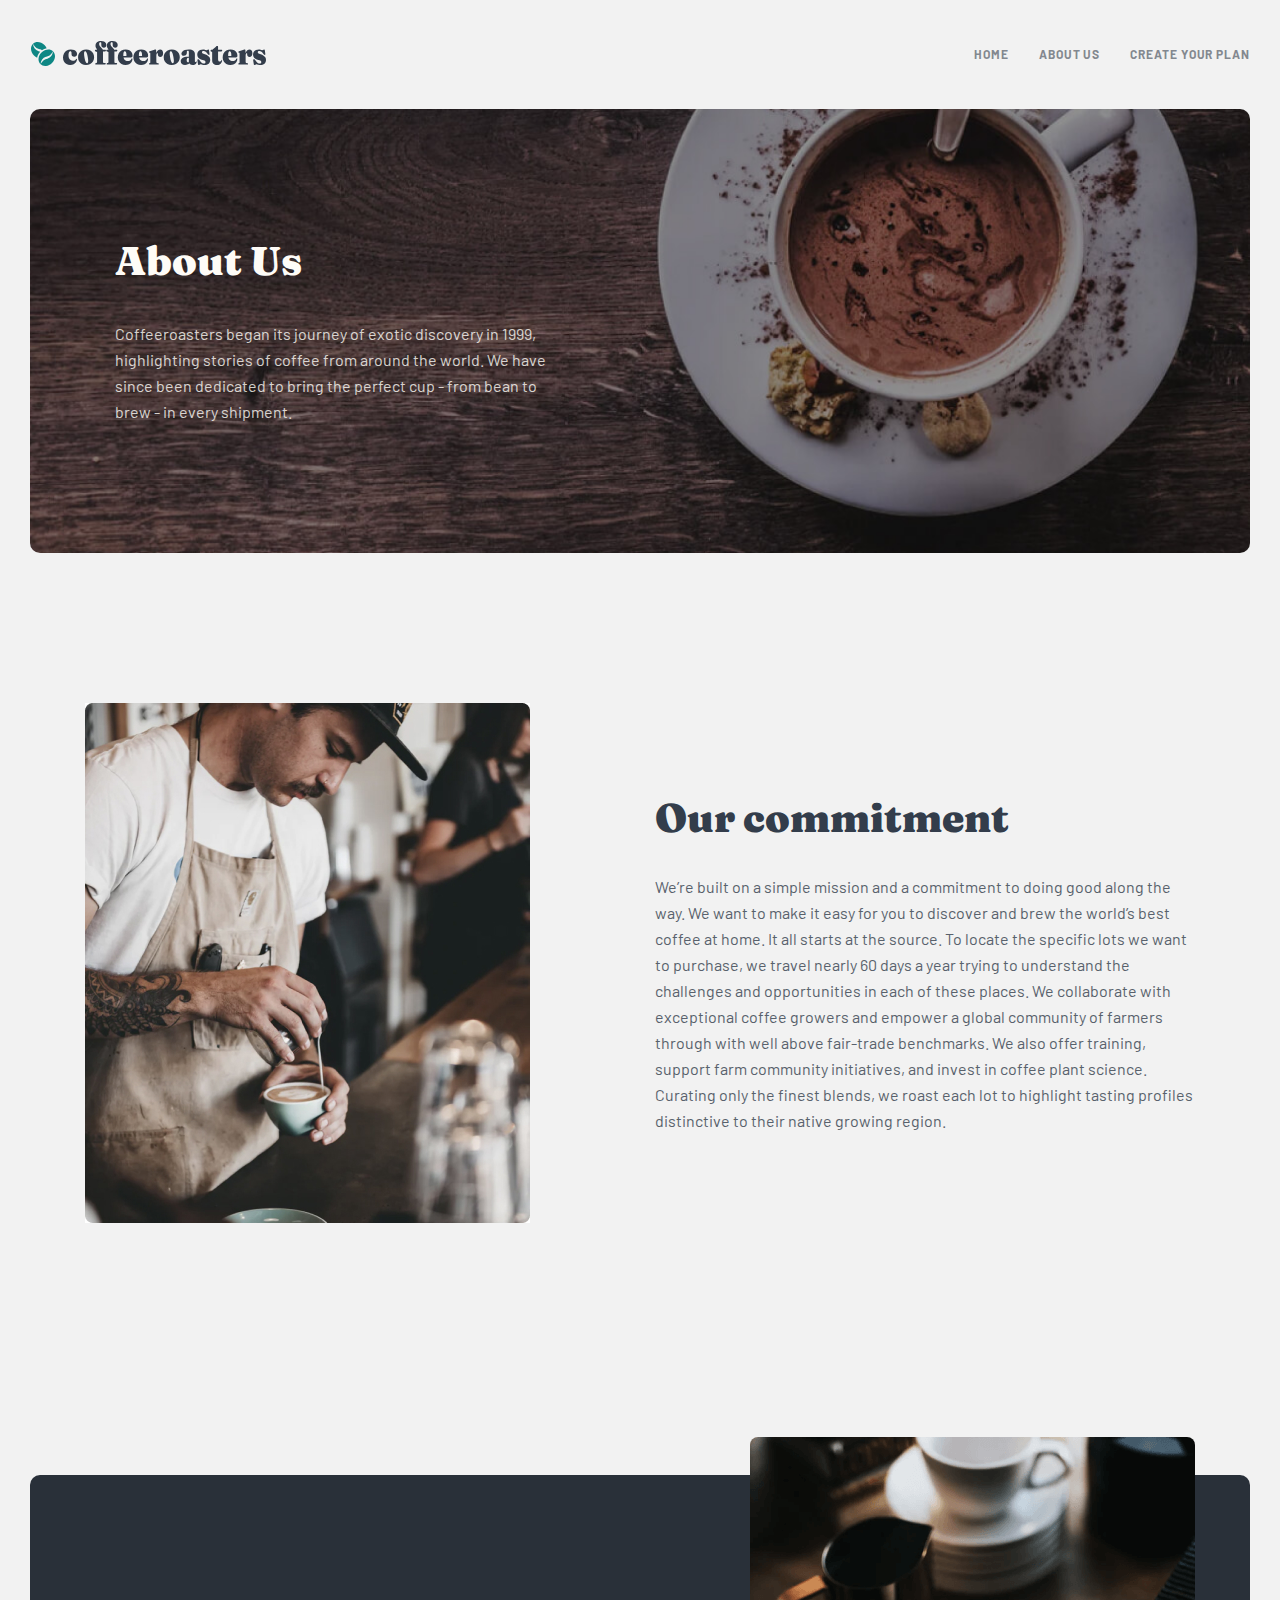
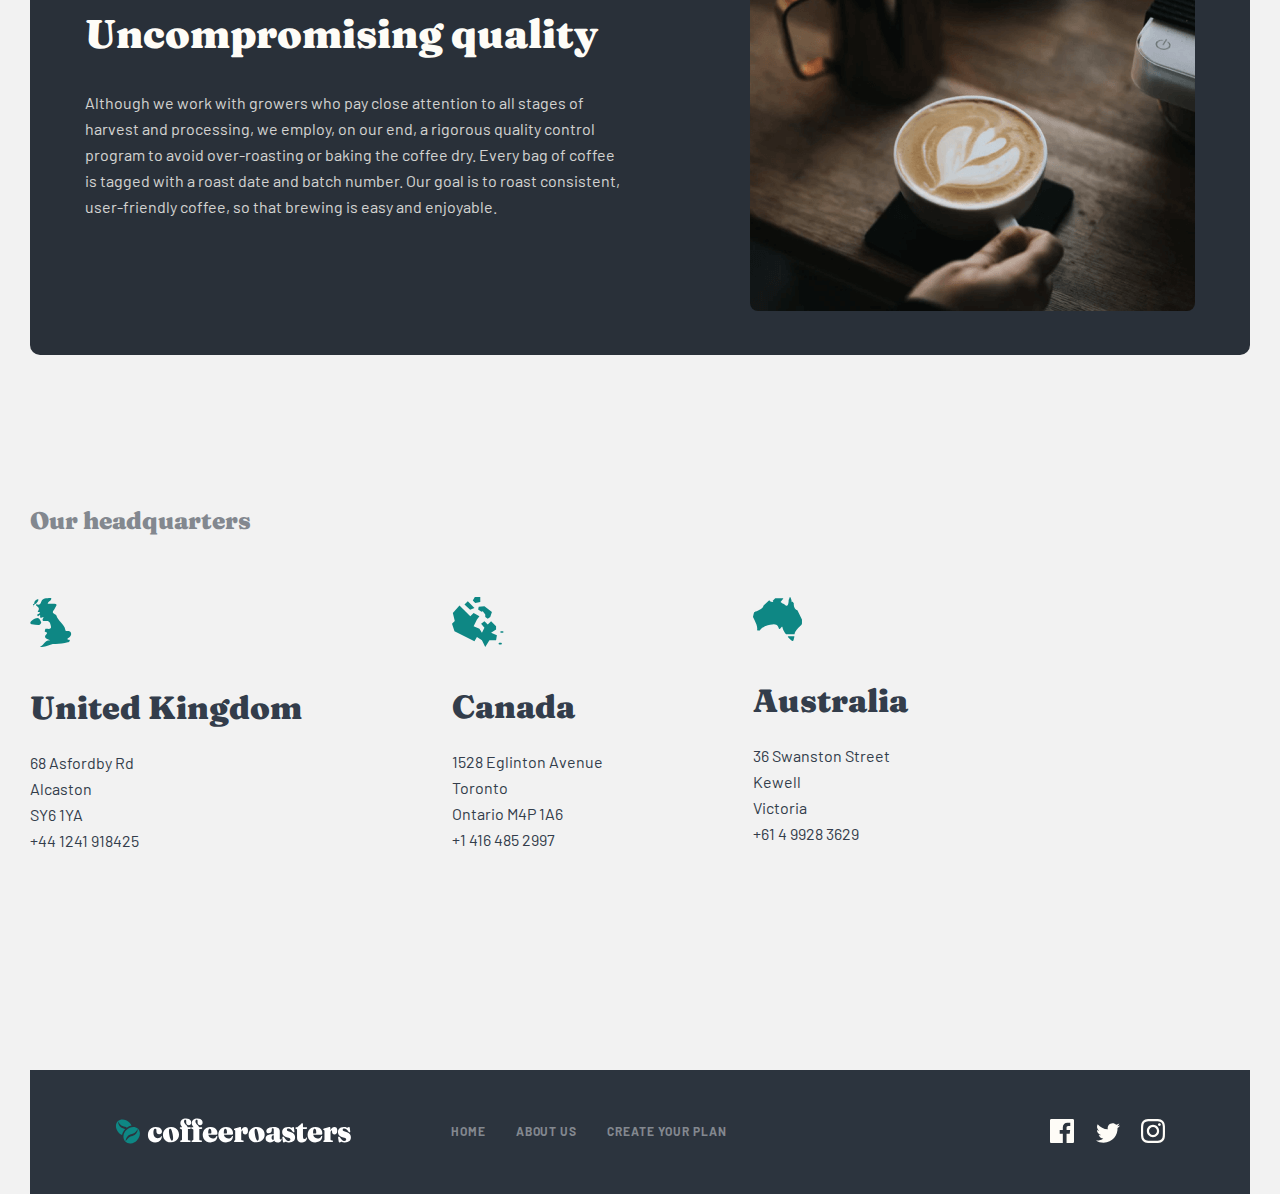
==== commit b9a05f58: "Add files via upload" ====
--- a/about.html
+++ b/about.html
@@ -5,8 +5,9 @@
     <meta charset="UTF-8">
     <meta http-equiv="X-UA-Compatible" content="IE=edge">
     <meta name="viewport" content="width=device-width, initial-scale=1.0">
+    <link rel="shortcut icon" href="images/coffe-logo.svg" type="image/x-icon">
     <link rel="stylesheet" href="css/normalize.css">
-    <link rel="stylesheet" href="css/style.css">
+    <link rel="stylesheet" href="css/main.css">
     <title>cofferoasters</title>
 </head>
 
@@ -26,6 +27,11 @@
                         <a class="nav-link" href="plan.html">Create your plan</a>
                     </li>
                 </ul>
+            </div>
+            <div class="toggle-btn">
+                <span></span>
+                <span></span>
+                <span></span>
             </div>
         </div>
     </header>
@@ -69,6 +75,8 @@
         <section class="quality">
             <div class="quality-container container">
                 <div class="quality-wrapper">
+                    <div class="quality-image-two"><img src="images/quality-coffee.png" alt="comminment image"
+                            srcset="images/quality-coffee.png 1x images/quality-coffee@2x.png 2x"></div>
                     <div class="quality-info">
                         <div class="title">Uncompromising quality</div>
                         <div class="text">Although we work with growers who pay close attention to all stages of harvest
--- a/css/main.css
+++ b/css/main.css
@@ -0,0 +1,1531 @@
+@font-face {
+  font-family: "Barlow";
+  font-style: normal;
+  font-weight: 400;
+  src: local(""), url("../fonts/barlow-v12-latin-regular.woff2") format("woff2"), url("../fonts/barlow-v12-latin-regular.woff") format("woff");
+}
+@font-face {
+  font-family: "Barlow";
+  font-style: normal;
+  font-weight: 700;
+  src: local(""), url("../fonts/barlow-v12-latin-700.woff2") format("woff2"), url("../fonts/barlow-v12-latin-700.woff") format("woff");
+}
+@font-face {
+  font-family: "Fraunces 9pt";
+  font-style: normal;
+  font-weight: 900;
+  src: local(""), url("../fonts/fraunces-v24-latin-900.woff2") format("woff2"), url("../fonts/fraunces-v24-latin-900.woff") format("woff");
+}
+:root {
+  --font-barlow: "Barlow", "Gill Sans",
+      "Gill Sans MT",
+      Calibri,
+      "Trebuchet MS",
+      sans-serif;
+  --font-fraunces: "Fraunces 9pt",
+      "Gill Sans",
+      "Gill Sans MT",
+      Calibri,
+      "Trebuchet MS",
+      sans-serif;
+  --text-color: #FEFCF7;
+  --title-color: #83888F;
+  --green: #0E8784;
+  --pale-yellow: #FDD6BA;
+  --bg-color: #293039;
+}
+
+* {
+  margin: 0;
+  padding: 0;
+  -webkit-box-sizing: border-box;
+          box-sizing: border-box;
+}
+
+html {
+  height: 100%;
+  font-size: 6.25%;
+}
+
+body {
+  height: 100%;
+  display: -webkit-box;
+  display: -ms-flexbox;
+  display: flex;
+  -webkit-box-orient: vertical;
+  -webkit-box-direction: normal;
+      -ms-flex-direction: column;
+          flex-direction: column;
+  background-color: #f2f2f2;
+}
+
+main {
+  -webkit-box-flex: 1;
+      -ms-flex-positive: 1;
+          flex-grow: 1;
+}
+
+a {
+  text-decoration: none;
+}
+
+ol,
+ul {
+  list-style: none;
+}
+
+@media (-webkit-min-device-pixel-ratio: 2), (-o-min-device-pixel-ratio: 2/1), (min-resolution: 192dpi) {
+  .hero {
+    background: url(../images/hero-bg@2x.jpg) 0 0/100% auto no-repeat;
+  }
+  .about-hero {
+    background: url(../images/hero-bg-about@2x.jpg) 0 0/100% auto no-repeat;
+  }
+  .plan-hero {
+    background: url(../images/plan-hero-bg@2x.jpg) 0 0/100% auto no-repeat;
+  }
+}
+.container {
+  max-width: 1320rem;
+  margin-left: auto;
+  margin-right: auto;
+  padding-left: 30rem;
+  padding-right: 30rem;
+}
+@media only screen and (max-width: 630px) {
+  .container {
+    padding-left: 15px;
+    padding-right: 15px;
+  }
+}
+
+.site-nav-list {
+  display: -webkit-box;
+  display: -ms-flexbox;
+  display: flex;
+  gap: 30rem;
+}
+
+.nav-link {
+  font-family: var(--font-barlow);
+  font-style: normal;
+  font-weight: 700;
+  font-size: 12rem;
+  line-height: 15rem;
+  letter-spacing: 0.923077rem;
+  text-transform: uppercase;
+  color: var(--title-color);
+  -webkit-transition: all 0.3s ease-in-out;
+  -o-transition: all 0.3s ease-in-out;
+  transition: all 0.3s ease-in-out;
+}
+
+.nav-link:hover {
+  color: #333D4B;
+}
+
+.hero-wrapper {
+  background-position: center;
+  background-repeat: no-repeat;
+  background-size: cover;
+  padding: 116rem 85rem;
+  border-radius: 10rem;
+}
+@media only screen and (max-width: 768px) {
+  .hero-wrapper {
+    padding: 80px 50px;
+  }
+}
+@media only screen and (max-width: 630px) {
+  .hero-wrapper {
+    padding-top: 100px;
+    padding-bottom: 100px;
+    padding-left: 10px;
+    padding-right: 10px;
+  }
+}
+
+.hero-info {
+  width: 100%;
+}
+@media only screen and (max-width: 630px) {
+  .hero-info {
+    width: 100%;
+    display: -webkit-box;
+    display: -ms-flexbox;
+    display: flex;
+    -webkit-box-orient: vertical;
+    -webkit-box-direction: normal;
+        -ms-flex-direction: column;
+            flex-direction: column;
+    -webkit-box-align: center;
+        -ms-flex-align: center;
+            align-items: center;
+  }
+}
+
+.hero-title {
+  font-family: var(--font-fraunces);
+  font-style: normal;
+  font-weight: 900;
+  font-size: 72rem;
+  line-height: 72rem;
+  color: var(--text-color);
+  margin-bottom: 32rem;
+  width: 493px;
+}
+@media only screen and (max-width: 768px) {
+  .hero-title {
+    font-size: 48px;
+    line-height: 48px;
+    width: 400px;
+  }
+}
+@media only screen and (max-width: 630px) {
+  .hero-title {
+    font-size: 40px;
+    text-align: center;
+    width: 300px;
+  }
+}
+@media only screen and (max-width: 320px) {
+  .hero-title {
+    width: 100%;
+    font-size: 30px;
+  }
+}
+
+.hero-text {
+  font-family: var(--font-barlow);
+  font-style: normal;
+  font-weight: 400;
+  font-size: 16rem;
+  line-height: 26rem;
+  color: var(--text-color);
+  mix-blend-mode: normal;
+  opacity: 0.8;
+  margin-bottom: 56rem;
+  width: 445rem;
+}
+@media only screen and (max-width: 768px) {
+  .hero-text {
+    font-size: 16px;
+    line-height: 26px;
+  }
+}
+@media only screen and (max-width: 630px) {
+  .hero-text {
+    font-size: 15px;
+    width: 300px;
+    text-align: center;
+    margin: 0;
+    margin-bottom: 30px;
+    padding: 0;
+    -webkit-box-pack: center;
+        -ms-flex-pack: center;
+            justify-content: center;
+  }
+}
+@media only screen and (max-width: 320px) {
+  .hero-text {
+    width: 100%;
+    font-size: 13px;
+  }
+}
+
+.btn {
+  font-family: var(--font-fraunces);
+  font-style: normal;
+  font-weight: 900;
+  font-size: 18rem;
+  line-height: 25rem;
+  color: var(--text-color);
+  background-color: var(--green);
+  border-radius: 6rem;
+  padding: 15rem 30rem;
+  -webkit-transition: all 0.3s ease;
+  -o-transition: all 0.3s ease;
+  transition: all 0.3s ease;
+}
+.btn:hover {
+  background: #66D2CF;
+}
+
+.shape {
+  margin-bottom: 80rem;
+  height: 2rem;
+  width: 74.5%;
+  background: var(--pale-yellow);
+  display: -webkit-box;
+  display: -ms-flexbox;
+  display: flex;
+  -webkit-box-align: center;
+      -ms-flex-align: center;
+          align-items: center;
+  -webkit-box-pack: justify;
+      -ms-flex-pack: justify;
+          justify-content: space-between;
+}
+@media only screen and (max-width: 630px) {
+  .shape {
+    display: none;
+  }
+}
+
+.shape span {
+  width: 31rem;
+  height: 31rem;
+  border-radius: 50%;
+  background: #f2f2f2;
+  border: 2rem solid var(--green);
+}
+
+.header {
+  padding-top: 40rem;
+  padding-bottom: 40rem;
+}
+@media only screen and (max-width: 425px) {
+  .header {
+    padding-top: 25px;
+    padding-bottom: 25px;
+  }
+}
+@media only screen and (max-width: 630px) {
+  .header .site-nav {
+    display: none;
+    opacity: 0;
+  }
+}
+@media only screen and (max-width: 630px) {
+  .header .site-nav.active {
+    position: fixed;
+    display: block;
+    background: -webkit-gradient(linear, left bottom, left top, from(rgba(254, 252, 247, 0.504981)), color-stop(25.94%, #FEFCF7));
+    background: -o-linear-gradient(bottom, rgba(254, 252, 247, 0.504981) 0%, #FEFCF7 25.94%);
+    background: linear-gradient(0deg, rgba(254, 252, 247, 0.504981) 0%, #FEFCF7 25.94%);
+    height: 100vh;
+    width: 100%;
+    opacity: 1;
+    top: 0;
+    bottom: 0;
+    left: 0;
+    right: 0;
+  }
+}
+@media only screen and (max-width: 630px) {
+  .header .site-nav-list {
+    display: -webkit-box;
+    display: -ms-flexbox;
+    display: flex;
+    -webkit-box-orient: vertical;
+    -webkit-box-direction: normal;
+        -ms-flex-direction: column;
+            flex-direction: column;
+    -webkit-box-pack: center;
+        -ms-flex-pack: center;
+            justify-content: center;
+    -webkit-box-align: center;
+        -ms-flex-align: center;
+            align-items: center;
+    margin-top: 150px;
+  }
+}
+@media only screen and (max-width: 630px) {
+  .header .nav-link {
+    font-family: "Fraunces 9pt";
+    font-style: normal;
+    font-weight: 900;
+    font-size: 24px;
+    line-height: 32px;
+    text-align: center;
+    color: #333D4B;
+    margin-bottom: 32px;
+  }
+}
+.header .site-nav.active {
+  position: fixed;
+  display: block;
+  background: -webkit-gradient(linear, left bottom, left top, from(rgba(254, 252, 247, 0.504981)), color-stop(25.94%, #FEFCF7));
+  background: -o-linear-gradient(bottom, rgba(254, 252, 247, 0.504981) 0%, #FEFCF7 25.94%);
+  background: linear-gradient(0deg, rgba(254, 252, 247, 0.504981) 0%, #FEFCF7 25.94%);
+  height: 100vh;
+  width: 100%;
+  opacity: 1;
+  top: 0;
+  bottom: 0;
+  left: 0;
+  right: 0;
+}
+
+.header-container {
+  display: -webkit-box;
+  display: -ms-flexbox;
+  display: flex;
+  -webkit-box-pack: justify;
+      -ms-flex-pack: justify;
+          justify-content: space-between;
+  -webkit-box-align: center;
+      -ms-flex-align: center;
+          align-items: center;
+}
+.header-container .toggle-btn {
+  position: fixed;
+  cursor: pointer;
+  display: -webkit-box;
+  display: -ms-flexbox;
+  display: flex;
+  -webkit-box-orient: vertical;
+  -webkit-box-direction: normal;
+      -ms-flex-direction: column;
+          flex-direction: column;
+  row-gap: 5px;
+  -webkit-box-pack: justify;
+      -ms-flex-pack: justify;
+          justify-content: space-between;
+  -webkit-box-align: stretch;
+      -ms-flex-align: stretch;
+          align-items: stretch;
+  display: none;
+  z-index: 99999;
+  top: 40px;
+  right: 40px;
+}
+@media only screen and (max-width: 630px) {
+  .header-container .toggle-btn {
+    display: block;
+  }
+}
+@media only screen and (max-width: 425px) {
+  .header-container .toggle-btn {
+    right: 20px;
+    top: 30px;
+  }
+}
+.header-container .toggle-btn span {
+  display: block;
+  height: 4px;
+  width: 30px;
+  background: #333D4B;
+  border-radius: 10rem;
+  -webkit-transition: 0.3s ease-in;
+  -o-transition: 0.3s ease-in;
+  transition: 0.3s ease-in;
+  margin-bottom: 6px;
+  opacity: 1;
+}
+.header-container .toggle-btn.open span:nth-child(2) {
+  -webkit-transform: translateX(-30px);
+      -ms-transform: translateX(-30px);
+          transform: translateX(-30px);
+  opacity: 0;
+}
+.header-container .toggle-btn.open span:nth-child(3) {
+  -webkit-transform: rotate(45deg) translateY(-14px);
+      -ms-transform: rotate(45deg) translateY(-14px);
+          transform: rotate(45deg) translateY(-14px);
+}
+.header-container .toggle-btn.open span:nth-child(1) {
+  -webkit-transform: rotate(-45deg) translateY(14px);
+      -ms-transform: rotate(-45deg) translateY(14px);
+          transform: rotate(-45deg) translateY(14px);
+}
+
+.main-hero {
+  margin-bottom: 150rem;
+}
+.main-hero .hero-wrapper {
+  background-image: url(../images/hero-bg.jpg);
+}
+
+.collection {
+  margin-bottom: 180rem;
+}
+.collection .collection-container {
+  background: url(../images/collection-bg.svg) top center no-repeat;
+  padding-top: 120rem;
+}
+@media only screen and (max-width: 1050px) {
+  .collection .collection-container {
+    background: none;
+  }
+}
+.collection .collection-container .collection-cards {
+  display: grid;
+  grid-template-columns: repeat(auto-fit, minmax(255rem, 1fr));
+  gap: 30rem;
+  -webkit-box-pack: center;
+      -ms-flex-pack: center;
+          justify-content: center;
+  -webkit-box-align: center;
+      -ms-flex-align: center;
+          align-items: center;
+}
+@media only screen and (max-width: 768px) {
+  .collection .collection-container .collection-cards {
+    display: -webkit-box;
+    display: -ms-flexbox;
+    display: flex;
+    -webkit-box-orient: vertical;
+    -webkit-box-direction: normal;
+        -ms-flex-direction: column;
+            flex-direction: column;
+  }
+}
+@media only screen and (max-width: 768px) {
+  .collection .collection-container .collection-cards .card-info {
+    display: -webkit-box;
+    display: -ms-flexbox;
+    display: flex;
+    -webkit-box-orient: vertical;
+    -webkit-box-direction: normal;
+        -ms-flex-direction: column;
+            flex-direction: column;
+    -webkit-box-align: start;
+        -ms-flex-align: start;
+            align-items: start;
+  }
+}
+@media only screen and (max-width: 630px) {
+  .collection .collection-container .collection-cards .card-info {
+    display: -webkit-box;
+    display: -ms-flexbox;
+    display: flex;
+    -webkit-box-orient: vertical;
+    -webkit-box-direction: normal;
+        -ms-flex-direction: column;
+            flex-direction: column;
+    -webkit-box-align: center;
+        -ms-flex-align: center;
+            align-items: center;
+  }
+}
+.collection .collection-container .collection-cards .collection-card-item {
+  display: -webkit-box;
+  display: -ms-flexbox;
+  display: flex;
+  -webkit-box-orient: vertical;
+  -webkit-box-direction: normal;
+      -ms-flex-direction: column;
+          flex-direction: column;
+  -webkit-box-align: center;
+      -ms-flex-align: center;
+          align-items: center;
+}
+@media only screen and (max-width: 768px) {
+  .collection .collection-container .collection-cards .collection-card-item {
+    display: grid;
+    grid-template-columns: 1fr 1fr;
+  }
+}
+@media only screen and (max-width: 630px) {
+  .collection .collection-container .collection-cards .collection-card-item {
+    display: -webkit-box;
+    display: -ms-flexbox;
+    display: flex;
+    -webkit-box-orient: vertical;
+    -webkit-box-direction: normal;
+        -ms-flex-direction: column;
+            flex-direction: column;
+    -webkit-box-align: center;
+        -ms-flex-align: center;
+            align-items: center;
+  }
+}
+.collection .collection-container .collection-cards .card-img {
+  margin-bottom: 70rem;
+}
+@media only screen and (max-width: 768px) {
+  .collection .collection-container .collection-cards .card-img {
+    margin-bottom: 0;
+    grid-area: 1/1/1/2;
+  }
+}
+.collection .collection-container .collection-cards .card-title {
+  font-family: var(--font-fraunces);
+  font-style: normal;
+  font-weight: 900;
+  font-size: 24rem;
+  line-height: 32rem;
+  text-align: center;
+  color: #333D4B;
+  margin-bottom: 24rem;
+}
+.collection .collection-container .collection-cards .card-text {
+  font-family: var(--font-barlow);
+  font-style: normal;
+  font-weight: 400;
+  font-size: 16rem;
+  line-height: 26rem;
+  text-align: center;
+  color: #333D4B;
+}
+@media only screen and (max-width: 768px) {
+  .collection .collection-container .collection-cards .card-text {
+    text-align: left;
+    width: 282px;
+  }
+}
+
+.service-container {
+  display: -webkit-box;
+  display: -ms-flexbox;
+  display: flex;
+  -webkit-box-orient: vertical;
+  -webkit-box-direction: normal;
+      -ms-flex-direction: column;
+          flex-direction: column;
+}
+.service-container .service-wrapper {
+  background-color: var(--bg-color);
+  width: 100%;
+  height: 578rem;
+  border-radius: 10rem;
+  padding-top: 100px;
+  padding-left: 85px;
+  padding-right: 85px;
+}
+@media only screen and (max-width: 1270px) {
+  .service-container .service-wrapper {
+    padding-left: 30px;
+    padding-right: 30px;
+  }
+}
+.service-container .service-wrapper .service-info {
+  display: -webkit-box;
+  display: -ms-flexbox;
+  display: flex;
+  -webkit-box-orient: vertical;
+  -webkit-box-direction: normal;
+      -ms-flex-direction: column;
+          flex-direction: column;
+  -webkit-box-align: center;
+      -ms-flex-align: center;
+          align-items: center;
+}
+.service-container .service-wrapper .service-info .service-title {
+  font-family: var(--font-fraunces);
+  font-style: normal;
+  font-weight: 900;
+  font-size: 40rem;
+  line-height: 48rem;
+  text-align: center;
+  color: var(--text-color);
+  margin-bottom: 32rem;
+}
+@media only screen and (max-width: 768px) {
+  .service-container .service-wrapper .service-info .service-title {
+    font-size: 32px;
+  }
+}
+@media only screen and (max-width: 425px) {
+  .service-container .service-wrapper .service-info .service-title {
+    font-size: 28px;
+  }
+}
+.service-container .service-wrapper .service-info .service-text {
+  font-family: var(--font-barlow);
+  font-style: normal;
+  font-weight: 400;
+  font-size: 16rem;
+  line-height: 26rem;
+  text-align: center;
+  color: var(--text-color);
+  mix-blend-mode: normal;
+  opacity: 0.8;
+  width: 540rem;
+  margin-bottom: 86rem;
+}
+@media only screen and (max-width: 630px) {
+  .service-container .service-wrapper .service-info .service-text {
+    width: 100%;
+  }
+}
+.service-container .service-wrapper .service-cards {
+  display: grid;
+  grid-template-columns: repeat(auto-fit, minmax(300rem, 1fr));
+  gap: 30rem;
+  -webkit-box-pack: center;
+      -ms-flex-pack: center;
+          justify-content: center;
+}
+@media only screen and (max-width: 1270px) {
+  .service-container .service-wrapper .service-cards {
+    gap: 15px;
+  }
+}
+@media only screen and (max-width: 768px) {
+  .service-container .service-wrapper .service-cards {
+    display: -webkit-box;
+    display: -ms-flexbox;
+    display: flex;
+    -webkit-box-orient: vertical;
+    -webkit-box-direction: normal;
+        -ms-flex-direction: column;
+            flex-direction: column;
+    gap: 15px;
+  }
+}
+.service-container .service-wrapper .service-cards .service-card-item {
+  background: var(--green);
+  border-radius: 8rem;
+  width: 350rem;
+  padding-top: 72rem;
+  padding-bottom: 48rem;
+  padding-left: 10px;
+  padding-right: 10px;
+  display: -webkit-box;
+  display: -ms-flexbox;
+  display: flex;
+  -webkit-box-orient: vertical;
+  -webkit-box-direction: normal;
+      -ms-flex-direction: column;
+          flex-direction: column;
+  -webkit-box-align: center;
+      -ms-flex-align: center;
+          align-items: center;
+  -webkit-box-pack: center;
+      -ms-flex-pack: center;
+          justify-content: center;
+}
+@media only screen and (max-width: 1270px) {
+  .service-container .service-wrapper .service-cards .service-card-item {
+    width: 100%;
+  }
+}
+@media only screen and (max-width: 768px) {
+  .service-container .service-wrapper .service-cards .service-card-item {
+    width: 100%;
+    padding-left: 30px;
+    padding-right: 30px;
+  }
+}
+.service-container .service-wrapper .service-cards .service-card-item .card-img {
+  margin-bottom: 56rem;
+}
+.service-container .service-wrapper .service-cards .service-card-item .card-title {
+  font-family: var(--font-fraunces);
+  font-style: normal;
+  font-weight: 900;
+  font-size: 24rem;
+  line-height: 32rem;
+  text-align: center;
+  color: var(--text-color);
+  margin-bottom: 24rem;
+}
+.service-container .service-wrapper .service-cards .service-card-item .card-text {
+  font-family: var(--font-barlow);
+  font-style: normal;
+  font-weight: 400;
+  font-size: 16rem;
+  line-height: 26rem;
+  text-align: center;
+  color: var(--text-color);
+}
+
+.last-section {
+  margin-top: 300px;
+}
+@media only screen and (max-width: 1050px) {
+  .last-section {
+    margin-top: 600px;
+  }
+}
+@media only screen and (max-width: 768px) {
+  .last-section {
+    margin-top: 1000px;
+  }
+}
+@media only screen and (max-width: 425px) {
+  .last-section {
+    margin-top: 1200px;
+  }
+}
+@media only screen and (max-width: 320px) {
+  .last-section {
+    margin-top: 1400px;
+  }
+}
+@media only screen and (max-width: 425px) {
+  .last-section .last-section-container {
+    display: -webkit-box;
+    display: -ms-flexbox;
+    display: flex;
+    -webkit-box-orient: vertical;
+    -webkit-box-direction: normal;
+        -ms-flex-direction: column;
+            flex-direction: column;
+    -webkit-box-pack: center;
+        -ms-flex-pack: center;
+            justify-content: center;
+    -webkit-box-align: center;
+        -ms-flex-align: center;
+            align-items: center;
+    text-align: center;
+  }
+}
+.last-section .title {
+  font-family: var(--font-fraunces);
+  font-style: normal;
+  font-weight: 900;
+  font-size: 24rem;
+  line-height: 32rem;
+  color: var(--title-color);
+  margin-bottom: 80rem;
+}
+.last-section .last-section-card {
+  display: grid;
+  grid-template-columns: repeat(auto-fit, minmax(210rem, 1fr));
+  gap: 95rem;
+  -webkit-box-pack: center;
+      -ms-flex-pack: center;
+          justify-content: center;
+  margin-bottom: 64rem;
+}
+@media only screen and (max-width: 1050px) {
+  .last-section .last-section-card {
+    gap: 50px;
+  }
+}
+@media only screen and (max-width: 768px) {
+  .last-section .last-section-card {
+    gap: 10px;
+  }
+}
+.last-section .last-section-card .last-section-card-item {
+  width: 285px;
+}
+@media only screen and (max-width: 1050px) {
+  .last-section .last-section-card .last-section-card-item {
+    width: 210px;
+  }
+}
+.last-section .last-section-card .last-section-card-item .card-number {
+  font-family: var(--font-fraunces);
+  font-style: normal;
+  font-weight: 900;
+  font-size: 72rem;
+  line-height: 72rem;
+  color: var(--pale-yellow);
+  margin-bottom: 38rem;
+}
+.last-section .last-section-card .last-section-card-item .card-title {
+  font-family: var(--font-fraunces);
+  font-style: normal;
+  font-weight: 900;
+  font-size: 32rem;
+  line-height: 36rem;
+  color: #333D4B;
+  margin-bottom: 42rem;
+}
+.last-section .last-section-card .last-section-card-item .card-text {
+  font-family: var(--font-barlow);
+  font-style: normal;
+  font-weight: 400;
+  font-size: 16rem;
+  line-height: 26rem;
+  color: #333D4B;
+}
+
+.footer {
+  margin-top: 216rem;
+}
+@media only screen and (max-width: 630px) {
+  .footer {
+    margin-top: 100px;
+  }
+}
+.footer .footer-wrapper {
+  background-color: #2C343E;
+  display: -webkit-box;
+  display: -ms-flexbox;
+  display: flex;
+  -webkit-box-align: center;
+      -ms-flex-align: center;
+          align-items: center;
+  -webkit-box-pack: justify;
+      -ms-flex-pack: justify;
+          justify-content: space-between;
+  padding: 48px 85px;
+}
+@media only screen and (max-width: 1050px) {
+  .footer .footer-wrapper {
+    display: -webkit-box;
+    display: -ms-flexbox;
+    display: flex;
+    -webkit-box-orient: vertical;
+    -webkit-box-direction: normal;
+        -ms-flex-direction: column;
+            flex-direction: column;
+    -webkit-box-align: center;
+        -ms-flex-align: center;
+            align-items: center;
+    -webkit-box-pack: center;
+        -ms-flex-pack: center;
+            justify-content: center;
+    gap: 50px;
+  }
+}
+@media only screen and (max-width: 630px) {
+  .footer .footer-wrapper .site-nav-list {
+    display: -webkit-box;
+    display: -ms-flexbox;
+    display: flex;
+    -webkit-box-orient: vertical;
+    -webkit-box-direction: normal;
+        -ms-flex-direction: column;
+            flex-direction: column;
+    -webkit-box-pack: center;
+        -ms-flex-pack: center;
+            justify-content: center;
+    -webkit-box-align: center;
+        -ms-flex-align: center;
+            align-items: center;
+  }
+}
+.footer .footer-wrapper .nav-logo {
+  display: -webkit-box;
+  display: -ms-flexbox;
+  display: flex;
+  -webkit-box-align: center;
+      -ms-flex-align: center;
+          align-items: center;
+}
+@media only screen and (max-width: 1050px) {
+  .footer .footer-wrapper .nav-logo {
+    display: -webkit-box;
+    display: -ms-flexbox;
+    display: flex;
+    -webkit-box-orient: vertical;
+    -webkit-box-direction: normal;
+        -ms-flex-direction: column;
+            flex-direction: column;
+    -webkit-box-align: center;
+        -ms-flex-align: center;
+            align-items: center;
+    -webkit-box-pack: center;
+        -ms-flex-pack: center;
+            justify-content: center;
+    gap: 50px;
+  }
+}
+.footer .footer-wrapper .nav-logo .logo {
+  margin-right: 100rem;
+}
+@media only screen and (max-width: 1050px) {
+  .footer .footer-wrapper .nav-logo .logo {
+    margin: 0;
+  }
+}
+.footer .footer-wrapper .nav-logo .nav-link:hover {
+  color: var(--text-color);
+}
+.footer .footer-wrapper .networks a:not(:last-child) {
+  margin-right: 20rem;
+}
+
+.about-hero {
+  border-radius: 10rem;
+}
+.about-hero .hero-wrapper {
+  background-image: url(../images/hero-bg-about.jpg);
+  margin-bottom: 150rem;
+}
+.about-hero .hero-wrapper .hero-text {
+  margin-bottom: 12rem;
+}
+.about-hero .hero-wrapper .about-hero-title {
+  font-family: var(--font-fraunces);
+  font-style: normal;
+  font-weight: 900;
+  font-size: 72rem;
+  line-height: 72rem;
+  color: var(--text-color);
+  font-size: 40rem;
+  margin-bottom: 24rem;
+}
+
+.commitment-container {
+  display: -webkit-box;
+  display: -ms-flexbox;
+  display: flex;
+  -webkit-box-align: center;
+      -ms-flex-align: center;
+          align-items: center;
+  -webkit-box-pack: center;
+      -ms-flex-pack: center;
+          justify-content: center;
+  margin-bottom: 250rem;
+}
+@media only screen and (max-width: 768px) {
+  .commitment-container {
+    -webkit-box-orient: vertical;
+    -webkit-box-direction: normal;
+        -ms-flex-direction: column;
+            flex-direction: column;
+  }
+}
+.commitment-container .commitment-image {
+  margin-right: 125rem;
+}
+@media only screen and (max-width: 1270px) {
+  .commitment-container .commitment-image {
+    margin-right: 50px;
+  }
+}
+@media only screen and (max-width: 630px) {
+  .commitment-container .commitment-image {
+    margin-right: 0;
+    margin-bottom: 30px;
+  }
+}
+@media only screen and (max-width: 1270px) {
+  .commitment-container .commitment-image img {
+    height: 400rem;
+    display: block;
+    -o-object-fit: cover;
+       object-fit: cover;
+    text-align: center;
+  }
+}
+.commitment-container .commitment-info .title {
+  font-family: var(--font-fraunces);
+  font-style: normal;
+  font-weight: 900;
+  font-size: 40rem;
+  line-height: 48rem;
+  color: #333D4B;
+  margin-bottom: 32rem;
+}
+@media only screen and (max-width: 1270px) {
+  .commitment-container .commitment-info .title {
+    font-size: 32px;
+  }
+}
+@media only screen and (max-width: 630px) {
+  .commitment-container .commitment-info .title {
+    text-align: center;
+  }
+}
+.commitment-container .commitment-info .text {
+  font-family: var(--font-barlow);
+  font-style: normal;
+  font-weight: 400;
+  font-size: 16rem;
+  line-height: 26rem;
+  color: #333D4B;
+  mix-blend-mode: normal;
+  opacity: 0.8;
+  width: 540rem;
+}
+@media only screen and (max-width: 1270px) {
+  .commitment-container .commitment-info .text {
+    width: 340px;
+  }
+}
+@media only screen and (max-width: 630px) {
+  .commitment-container .commitment-info .text {
+    width: 100%;
+    text-align: center;
+    padding-left: 20px;
+    padding-right: 20px;
+  }
+}
+
+.quality-container {
+  margin-bottom: 150rem;
+}
+.quality-container .quality-wrapper {
+  background: var(--bg-color);
+  height: 480rem;
+  display: -webkit-box;
+  display: -ms-flexbox;
+  display: flex;
+  -webkit-box-align: center;
+      -ms-flex-align: center;
+          align-items: center;
+  padding: 100px 85px;
+  border-radius: 10px;
+  -webkit-box-pack: center;
+      -ms-flex-pack: center;
+          justify-content: center;
+}
+@media only screen and (max-width: 1270px) {
+  .quality-container .quality-wrapper {
+    padding-top: 400px;
+  }
+}
+@media only screen and (max-width: 1270px) {
+  .quality-container .quality-wrapper {
+    -webkit-box-orient: vertical;
+    -webkit-box-direction: normal;
+        -ms-flex-direction: column;
+            flex-direction: column;
+  }
+}
+.quality-container .quality-wrapper .quality-image-two {
+  display: none;
+}
+@media only screen and (max-width: 1270px) {
+  .quality-container .quality-wrapper .quality-image-two {
+    display: block;
+    margin-top: -550px;
+    margin-bottom: 60px;
+  }
+}
+@media only screen and (max-width: 630px) {
+  .quality-container .quality-wrapper .quality-image-two {
+    display: block;
+    margin-top: -400px;
+    margin-bottom: 20px;
+  }
+}
+.quality-container .quality-wrapper .quality-image-two img {
+  border-radius: 10px;
+  width: 100%;
+}
+@media only screen and (max-width: 630px) {
+  .quality-container .quality-wrapper .quality-image-two img {
+    width: 300px;
+  }
+}
+@media only screen and (max-width: 425px) {
+  .quality-container .quality-wrapper .quality-image-two img {
+    width: 280px;
+  }
+}
+.quality-container .quality-wrapper .quality-image {
+  margin-top: -80rem;
+}
+@media only screen and (max-width: 1270px) {
+  .quality-container .quality-wrapper .quality-image {
+    display: none;
+  }
+}
+.quality-container .quality-wrapper .quality-image img {
+  border-radius: 8rem;
+}
+.quality-container .quality-wrapper .quality-info {
+  margin-right: 125rem;
+}
+@media only screen and (max-width: 1270px) {
+  .quality-container .quality-wrapper .quality-info {
+    margin-right: 0;
+  }
+}
+.quality-container .quality-wrapper .quality-info .title {
+  font-family: var(--font-fraunces);
+  font-style: normal;
+  font-weight: 900;
+  font-size: 40rem;
+  line-height: 48rem;
+  color: var(--text-color);
+  margin-bottom: 32rem;
+}
+@media only screen and (max-width: 768px) {
+  .quality-container .quality-wrapper .quality-info .title {
+    font-size: 38px;
+  }
+}
+@media only screen and (max-width: 630px) {
+  .quality-container .quality-wrapper .quality-info .title {
+    font-size: 32px;
+    text-align: center;
+  }
+}
+.quality-container .quality-wrapper .quality-info .text {
+  font-family: var(--font-barlow);
+  font-style: normal;
+  font-weight: 400;
+  font-size: 16rem;
+  line-height: 26rem;
+  color: var(--text-color);
+  mix-blend-mode: normal;
+  opacity: 0.8;
+  width: 540rem;
+}
+@media only screen and (max-width: 768px) {
+  .quality-container .quality-wrapper .quality-info .text {
+    width: auto;
+    text-align: center;
+  }
+}
+
+.dealer .dealer-title {
+  font-family: var(--font-fraunces);
+  font-style: normal;
+  font-weight: 900;
+  font-size: 24rem;
+  line-height: 32rem;
+  color: var(--title-color);
+  margin-bottom: 60rem;
+}
+.dealer .dealer-card {
+  display: -webkit-box;
+  display: -ms-flexbox;
+  display: flex;
+  gap: 150rem;
+}
+@media only screen and (max-width: 1270px) {
+  .dealer .dealer-card {
+    gap: 70px;
+  }
+}
+@media only screen and (max-width: 768px) {
+  .dealer .dealer-card {
+    gap: 40px;
+    -webkit-box-orient: vertical;
+    -webkit-box-direction: normal;
+        -ms-flex-direction: column;
+            flex-direction: column;
+    -webkit-box-pack: center;
+        -ms-flex-pack: center;
+            justify-content: center;
+    -webkit-box-align: center;
+        -ms-flex-align: center;
+            align-items: center;
+  }
+}
+@media only screen and (max-width: 768px) {
+  .dealer .dealer-card .dealer-card-item {
+    width: 250px;
+  }
+}
+@media only screen and (max-width: 630px) {
+  .dealer .dealer-card .dealer-card-item {
+    width: 100%;
+    display: -webkit-box;
+    display: -ms-flexbox;
+    display: flex;
+    -webkit-box-orient: vertical;
+    -webkit-box-direction: normal;
+        -ms-flex-direction: column;
+            flex-direction: column;
+    -webkit-box-pack: center;
+        -ms-flex-pack: center;
+            justify-content: center;
+    -webkit-box-align: center;
+        -ms-flex-align: center;
+            align-items: center;
+  }
+}
+.dealer .dealer-card .dealer-card-img {
+  margin-bottom: 40rem;
+}
+.dealer .dealer-card .dealer-card-title {
+  font-family: var(--font-fraunces);
+  font-style: normal;
+  font-weight: 900;
+  font-size: 32rem;
+  line-height: 36rem;
+  color: #333D4B;
+  margin-bottom: 24rem;
+}
+.dealer .dealer-card .dealer-card-text {
+  font-family: var(--font-barlow);
+  font-style: normal;
+  font-weight: 400;
+  font-size: 16rem;
+  line-height: 26rem;
+  color: #333D4B;
+}
+
+.plan-hero {
+  margin-bottom: 150rem;
+}
+.plan-hero .hero-wrapper {
+  background-image: url(../images/plan-hero-bg.jpg);
+  border-radius: 10rem;
+}
+
+@media only screen and (max-width: 1050px) {
+  .second-section .container {
+    padding-left: 0;
+    padding-right: 0;
+  }
+}
+.second-section .hero-wrapper {
+  background-color: var(--bg-color);
+  border-radius: 10rem;
+  margin-bottom: 150rem;
+}
+@media only screen and (max-width: 1050px) {
+  .second-section .hero-wrapper {
+    padding: 70px 40px;
+  }
+}
+.second-section .hero-wrapper .shape span {
+  background: transparent;
+}
+.second-section .hero-wrapper .second-section-card {
+  display: grid;
+  grid-template-columns: repeat(auto-fit, minmax(205rem, 1fr));
+  gap: 95rem;
+  -webkit-box-pack: center;
+      -ms-flex-pack: center;
+          justify-content: center;
+  margin-bottom: 50rem;
+}
+@media only screen and (max-width: 1050px) {
+  .second-section .hero-wrapper .second-section-card {
+    gap: 20px;
+  }
+}
+@media only screen and (max-width: 630px) {
+  .second-section .hero-wrapper .second-section-card .second-section-card-item {
+    display: -webkit-box;
+    display: -ms-flexbox;
+    display: flex;
+    -webkit-box-orient: vertical;
+    -webkit-box-direction: normal;
+        -ms-flex-direction: column;
+            flex-direction: column;
+    -webkit-box-pack: center;
+        -ms-flex-pack: center;
+            justify-content: center;
+    -webkit-box-align: center;
+        -ms-flex-align: center;
+            align-items: center;
+  }
+}
+.second-section .hero-wrapper .second-section-card .second-section-card-item .card-number {
+  font-family: var(--font-fraunces);
+  font-style: normal;
+  font-weight: 900;
+  font-size: 72rem;
+  line-height: 72rem;
+  color: var(--pale-yellow);
+  margin-bottom: 35rem;
+}
+.second-section .hero-wrapper .second-section-card .second-section-card-item .card-title {
+  font-family: var(--font-fraunces);
+  font-style: normal;
+  font-weight: 900;
+  font-size: 32rem;
+  line-height: 36rem;
+  color: var(--text-color);
+  margin-bottom: 40rem;
+  width: 255rem;
+}
+@media only screen and (max-width: 630px) {
+  .second-section .hero-wrapper .second-section-card .second-section-card-item .card-title {
+    width: 100%;
+    text-align: center;
+  }
+}
+.second-section .hero-wrapper .second-section-card .second-section-card-item .card-text {
+  font-family: var(--font-barlow);
+  font-style: normal;
+  font-weight: 400;
+  font-size: 16rem;
+  line-height: 26rem;
+  color: var(--text-color);
+  width: 285rem;
+}
+@media only screen and (max-width: 1050px) {
+  .second-section .hero-wrapper .second-section-card .second-section-card-item .card-text {
+    width: 100%;
+  }
+}
+@media only screen and (max-width: 630px) {
+  .second-section .hero-wrapper .second-section-card .second-section-card-item .card-text {
+    text-align: center;
+  }
+}
+
+.plans-container {
+  display: -webkit-box;
+  display: -ms-flexbox;
+  display: flex;
+  gap: 150rem;
+}
+@media only screen and (max-width: 1270px) {
+  .plans-container {
+    gap: 70px;
+  }
+}
+@media only screen and (max-width: 1050px) {
+  .plans-container .left {
+    display: none;
+  }
+}
+.plans-container .department {
+  padding-top: 24rem;
+  padding-bottom: 24rem;
+  border-bottom: 1rem solid var(--title-color);
+  display: -webkit-box;
+  display: -ms-flexbox;
+  display: flex;
+}
+.plans-container .department p {
+  font-family: var(--font-fraunces);
+  font-style: normal;
+  font-weight: 900;
+  font-size: 24rem;
+  line-height: 32rem;
+  color: var(--title-color);
+  cursor: pointer;
+  -webkit-transition: all 0.3s ease;
+  -o-transition: all 0.3s ease;
+  transition: all 0.3s ease;
+}
+.plans-container .department p:hover {
+  color: #333D4B;
+}
+.plans-container .department span {
+  margin-right: 20rem;
+  font-family: var(--font-fraunces);
+  font-style: normal;
+  font-weight: 900;
+  font-size: 24rem;
+  line-height: 32rem;
+  color: var(--title-color);
+}
+.plans-container .department:first-child span {
+  color: var(--green);
+}
+.plans-container .active-department p {
+  color: #333D4B;
+}
+.plans-container .right .department-name {
+  font-family: var(--font-fraunces);
+  font-style: normal;
+  font-weight: 900;
+  font-size: 40rem;
+  line-height: 35rem;
+  color: var(--title-color);
+  display: -webkit-box;
+  display: -ms-flexbox;
+  display: flex;
+  -webkit-box-align: center;
+      -ms-flex-align: center;
+          align-items: center;
+  -webkit-box-pack: justify;
+      -ms-flex-pack: justify;
+          justify-content: space-between;
+  width: 730rem;
+  cursor: pointer;
+  margin-bottom: 56rem;
+}
+@media only screen and (max-width: 768px) {
+  .plans-container .right .department-name {
+    width: 100%;
+    font-size: 32px;
+  }
+}
+@media only screen and (max-width: 425px) {
+  .plans-container .right .department-name {
+    width: 100%;
+    font-size: 24px;
+  }
+}
+.plans-container .right .plan-cards {
+  display: grid;
+  grid-template-columns: repeat(auto-fit, minmax(200rem, 1fr));
+  gap: 23rem;
+  margin-bottom: 88rem;
+}
+@media only screen and (max-width: 768px) {
+  .plans-container .right .plan-cards {
+    gap: 15px;
+    margin-bottom: 50px;
+  }
+}
+.plans-container .right .plan-cards .plan-card {
+  width: 228rem;
+  height: 250rem;
+  background-color: #dbd8d8;
+  padding: 32rem 28rem 84rem 28rem;
+  -webkit-transition: 0.5s;
+  -o-transition: 0.5s;
+  transition: 0.5s;
+  border-radius: 8rem;
+  cursor: pointer;
+}
+@media only screen and (max-width: 768px) {
+  .plans-container .right .plan-cards .plan-card {
+    width: 200px;
+    height: 220px;
+  }
+}
+@media only screen and (max-width: 425px) {
+  .plans-container .right .plan-cards .plan-card {
+    width: 100%;
+    height: 200px;
+  }
+}
+.plans-container .right .plan-cards .plan-card:hover {
+  background-color: var(--pale-yellow);
+}
+.plans-container .right .plan-cards .plan-card-name {
+  font-family: var(--font-fraunces);
+  font-style: normal;
+  font-weight: 900;
+  font-size: 24rem;
+  line-height: 32rem;
+  color: #333D4B;
+  margin-bottom: 24rem;
+}
+.plans-container .right .plan-cards .plan-card-text {
+  font-family: var(--font-barlow);
+  font-style: normal;
+  font-weight: 400;
+  font-size: 16rem;
+  line-height: 26rem;
+  color: #333D4B;
+}
+.plans-container .right .plan-cards .active-card {
+  background-color: var(--green);
+}
+.plans-container .right .plan-cards .active-card:hover {
+  background-color: var(--green);
+}
+.plans-container .right .summary {
+  background-color: var(--bg-color);
+  width: 730rem;
+  height: 216rem;
+  padding: 31rem 64rem;
+  border-radius: 8rem;
+  margin-bottom: 60rem;
+}
+@media only screen and (max-width: 768px) {
+  .plans-container .right .summary {
+    width: 100%;
+  }
+}
+@media only screen and (max-width: 630px) {
+  .plans-container .right .summary {
+    height: 260px;
+    padding: 20px;
+  }
+}
+.plans-container .right .summary-title {
+  font-family: var(--font-barlow);
+  font-style: normal;
+  font-weight: 400;
+  font-size: 16rem;
+  line-height: 26rem;
+  text-transform: uppercase;
+  color: #FFFFFF;
+  mix-blend-mode: normal;
+  opacity: 0.5;
+  margin-bottom: 8rem;
+}
+.plans-container .right .summary-text {
+  font-family: var(--font-fraunces);
+  font-style: normal;
+  font-weight: 900;
+  font-size: 24rem;
+  line-height: 40rem;
+  color: #FFFFFF;
+}
+@media only screen and (max-width: 630px) {
+  .plans-container .right .summary-text {
+    font-size: 20px;
+  }
+}
+.plans-container .right .summary-text span {
+  color: var(--green);
+}
+.plans-container .right .btn {
+  float: right;
+}